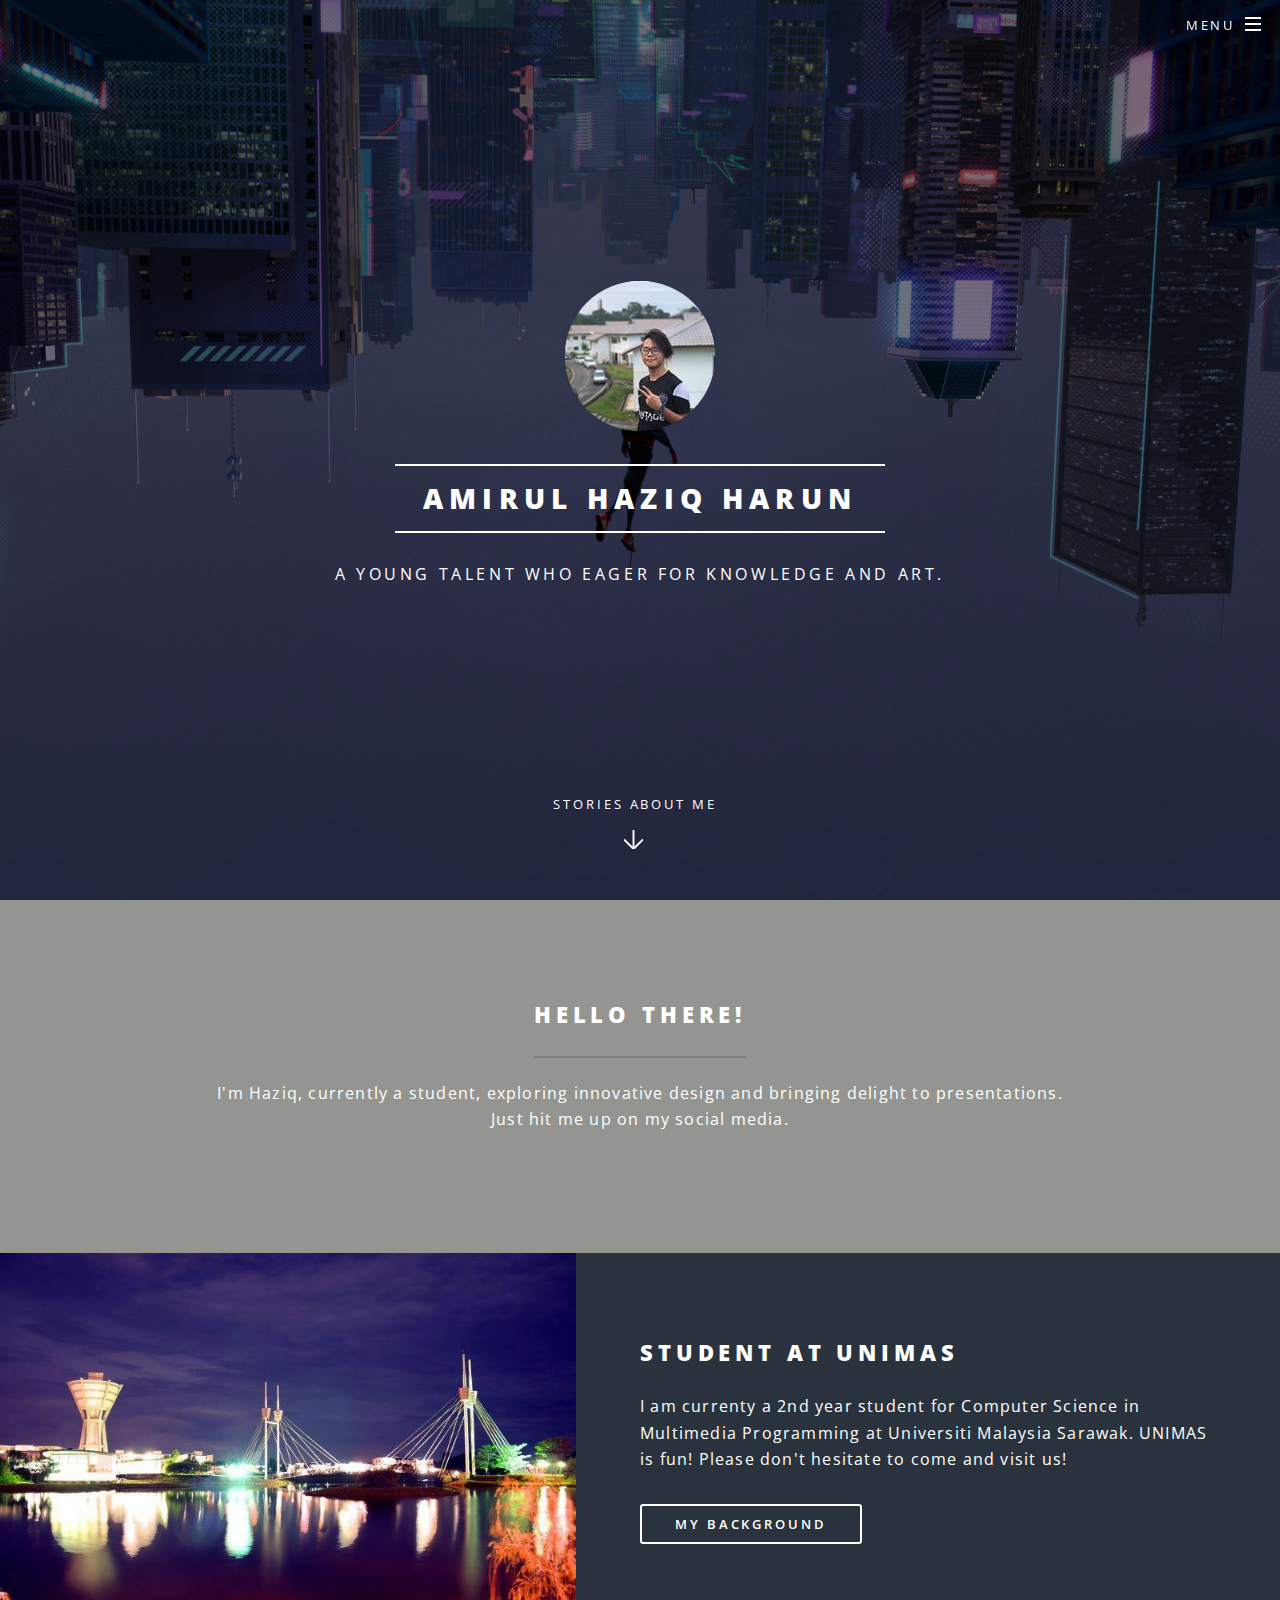
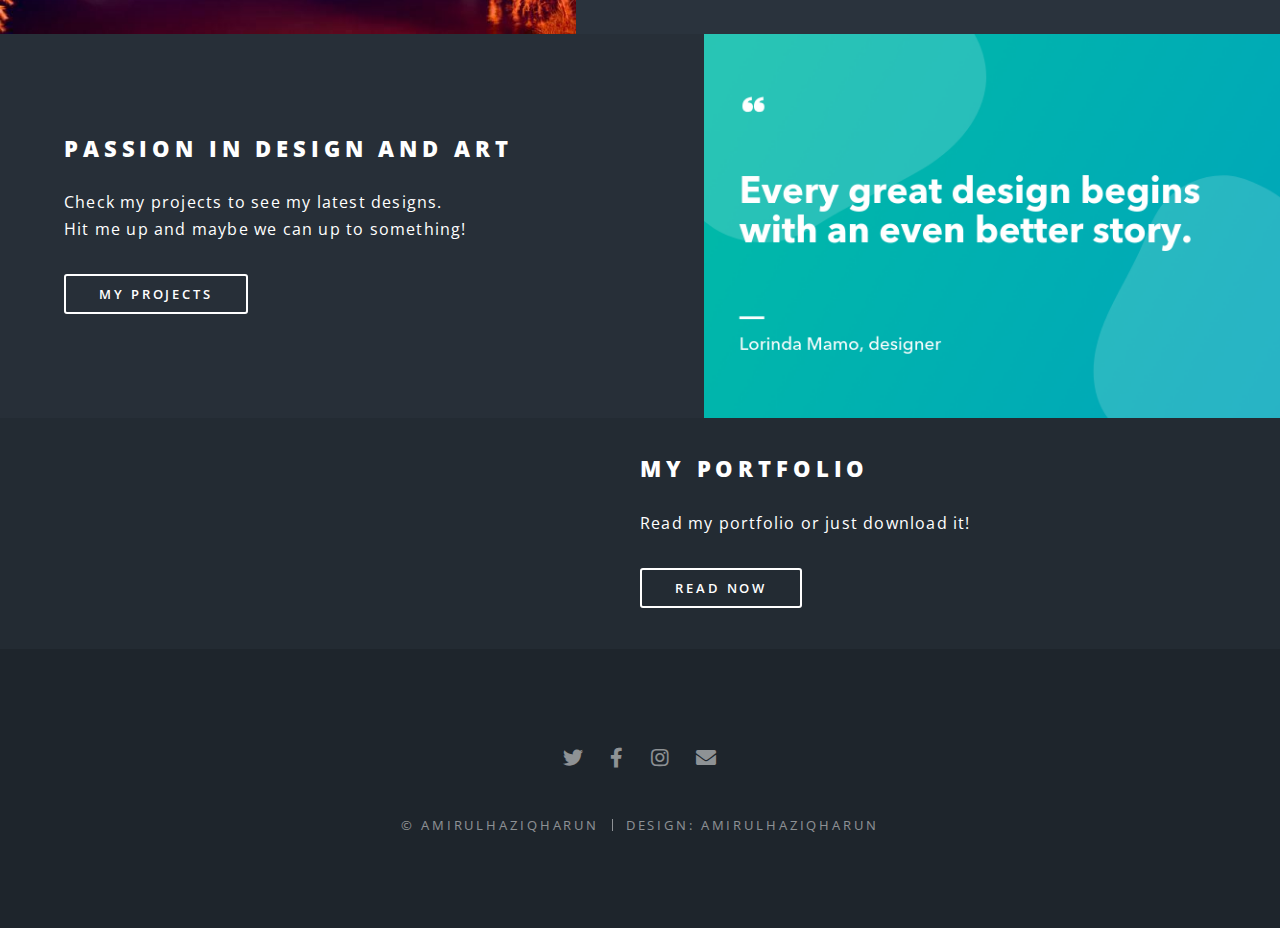
==== index.html @ 539aa251 "Added new files" ====
<!DOCTYPE HTML>
<!--
	Spectral by HTML5 UP
	html5up.net | @ajlkn
	Free for personal and commercial use under the CCA 3.0 license (html5up.net/license)
-->
<html>
	<head>
		<title>AmirulHaziqHarun-Home</title>
		<meta charset="utf-8" />
		<meta name="viewport" content="width=device-width, initial-scale=1, user-scalable=no" />
		<link rel="icon" href="images/webicon.png">
		<link rel="stylesheet" href="assets/css/main.css" />
		<noscript><link rel="stylesheet" href="assets/css/noscript.css" /></noscript>
	</head>
	<body class="landing is-preload">

		<!-- Page Wrapper -->
			<div id="page-wrapper">

				<!-- Header -->
					<header id="header" class="alt">
						<h1><a href="index.html">Amirul Haziq Harun</a></h1>
						<nav id="nav">
							<ul>
								<li class="special">
									<a href="#menu" class="menuToggle"><span>Menu</span></a>
									<div id="menu">
										<ul>
											<li><a href="index.html">Home</a></li>
											<li><a href="experiences.html">Experience & Skills</a></li>
											<li><a href="project.html">Projects</a></li>
											<li><a href="contact.html">Reach me</a></li>
										</ul>
									</div>
								</li>
							</ul>
						</nav>
					</header>

				<!-- Banner -->
					<section id="banner">
						<div class="inner">
							<img src="images/ProfilePic.png"></br></br>
							<h2>Amirul Haziq Harun</h2>
							<p>A young talent who eager for knowledge and art.</p>
						</div>
						<a href="#one" class="more scrolly">Stories about me</a>
					</section>

				<!-- One -->
					<section id="one" class="wrapper style1 special">
						<div class="inner">
							<header class="major">
								<h2>Hello there!</h2>
								<p>I'm Haziq, currently a student, exploring innovative design and bringing delight to presentations.</br> Just hit me up on my social media.</p>
							</header>
							<!--<ul class="icons major">
								<li><span class="icon fa-gem major style1"><span class="label">Lorem</span></span></li>
								<li><span class="icon fa-heart major style2"><span class="label">Ipsum</span></span></li>
								<li><span class="icon solid fa-code major style3"><span class="label">Dolor</span></span></li>
							</ul>
						-->
						</div>
					</section>

				<!-- Two -->
					<section id="two" class="wrapper alt style2">
						<section class="spotlight">
							<div class="image"><img src="images/unimas.jpg" alt="" /></div><div class="content">
								<h2>Student at UNIMAS</h2>
								<p>I am currenty a 2nd year student for Computer Science in Multimedia Programming at Universiti Malaysia Sarawak. UNIMAS is fun! Please don't hesitate to come and visit us!</p>
								<ul class="actions">
								<li><a href="experiences.html" class="button">My Background</a></li>
								</ul>
							</div>
						</section>
						<section class="spotlight">
							<div class="image"><img src="images/design.jpg" alt="" /></div><div class="content">
								<h2>Passion in design and art</h2>
								<p>Check my projects to see my latest designs.</br>Hit me up and maybe we can up to something!</p>
								<ul class="actions">
								<li><a href="project.html" class="button">My Projects</a></li>
								</ul>
							</div>
						</section>
						<section class="spotlight">
							<div class="image"><img src="images/portfolio.jpg" alt="" /></div><div class="content">
								<h2>My portfolio</h2>
								<p>Read my portfolio or just download it!</p>
								<ul class="actions">
								<li><a href="images/Portfolio.pdf" class="button">Read now</a></li>
								</ul>
							</div>
						</section>
					</section>

				<!-- Footer -->
					<footer id="footer">
						<ul class="icons">
							<li><a href="https://twitter.com/iamhzqhrn" class="icon brands fa-twitter"><span class="label">Twitter</span></a></li>
							<li><a href="https://web.facebook.com/amirulhaziqharun?_rdc=1&_rdr" class="icon brands fa-facebook-f"><span class="label">Facebook</span></a></li>
							<li><a href="https://www.instagram.com/amirulhaziqharun/" class="icon brands fa-instagram"><span class="label">Instagram</span></a></li>
							<li><a href="mailto:amirulhaziqharun@yahoo.com.my" class="icon solid fa-envelope"><span class="label">Email</span></a></li>
						</ul>
						<ul class="copyright">
							<li>&copy; amirulhaziqharun</li><li>Design: amirulhaziqharun</li>
						</ul>
					</footer>

			</div>

		<!-- Scripts -->
			<script src="assets/js/jquery.min.js"></script>
			<script src="assets/js/jquery.scrollex.min.js"></script>
			<script src="assets/js/jquery.scrolly.min.js"></script>
			<script src="assets/js/browser.min.js"></script>
			<script src="assets/js/breakpoints.min.js"></script>
			<script src="assets/js/util.js"></script>
			<script src="assets/js/main.js"></script>

	</body>
</html>
---- assets/css/main.css ----
@import url(fontawesome-all.min.css);
@import url("https://fonts.googleapis.com/css?family=Open+Sans:400,400italic,600,600italic,800,800italic");

/*
	Spectral by HTML5 UP
	html5up.net | @ajlkn
	Free for personal and commercial use under the CCA 3.0 license (html5up.net/license)
*/

html, body, div, span, applet, object,
iframe, h1, h2, h3, h4, h5, h6, p, blockquote,
pre, a, abbr, acronym, address, big, cite,
code, del, dfn, em, img, ins, kbd, q, s, samp,
small, strike, strong, sub, sup, tt, var, b,
u, i, center, dl, dt, dd, ol, ul, li, fieldset,
form, label, legend, table, caption, tbody,
tfoot, thead, tr, th, td, article, aside,
canvas, details, embed, figure, figcaption,
footer, header, hgroup, menu, nav, output, ruby,
section, summary, time, mark, audio, video {
	margin: 0;
	padding: 0;
	border: 0;
	font-size: 100%;
	font: inherit;
	vertical-align: baseline;}

article, aside, details, figcaption, figure,
footer, header, hgroup, menu, nav, section {
	display: block;}

body {
	line-height: 1;
}

ol, ul {
	list-style: none;
}

blockquote, q {
	quotes: none;
}

	blockquote:before, blockquote:after, q:before, q:after {
		content: '';
		content: none;
	}

table {
	border-collapse: collapse;
	border-spacing: 0;
}

body {
	-webkit-text-size-adjust: none;
}

mark {
	background-color: transparent;
	color: inherit;
}

input::-moz-focus-inner {
	border: 0;
	padding: 0;
}

input, select, textarea {
	-moz-appearance: none;
	-webkit-appearance: none;
	-ms-appearance: none;
	appearance: none;
}

/* Basic */

	@-ms-viewport {
		width: device-width;
	}

	html {
		box-sizing: border-box;
	}

	*, *:before, *:after {
		box-sizing: inherit;
	}

	body {
		background: #2e3842;
	}

		body.is-preload *, body.is-preload *:before, body.is-preload *:after {
			-moz-animation: none !important;
			-webkit-animation: none !important;
			-ms-animation: none !important;
			animation: none !important;
			-moz-transition: none !important;
			-webkit-transition: none !important;
			-ms-transition: none !important;
			transition: none !important;
		}

	body, input, select, textarea {
		color: #fff;
		font-family: "Open Sans", Helvetica, sans-serif;
		font-size: 15pt;
		font-weight: 400;
		letter-spacing: 0.075em;
		line-height: 1.65em;
	}

		@media screen and (max-width: 1680px) {

			body, input, select, textarea {
				font-size: 13pt;
			}

		}

		@media screen and (max-width: 1280px) {

			body, input, select, textarea {
				font-size: 12pt;
			}

		}

		@media screen and (max-width: 736px) {

			body, input, select, textarea {
				font-size: 11pt;
				letter-spacing: 0.0375em;
			}

		}

	a {
		-moz-transition: color 0.2s ease, border-bottom-color 0.2s ease;
		-webkit-transition: color 0.2s ease, border-bottom-color 0.2s ease;
		-ms-transition: color 0.2s ease, border-bottom-color 0.2s ease;
		transition: color 0.2s ease, border-bottom-color 0.2s ease;
		border-bottom: dotted 1px;
		color: inherit;
		text-decoration: none;
	}

		a:hover {
			border-bottom-color: transparent;
		}

	strong, b {
		color: #fff;
		font-weight: 600;
	}

	em, i {
		font-style: italic;
	}

	p {
		margin: 0 0 2em 0;
	}

	h1, h2, h3, h4, h5, h6 {
		color: #fff;
		font-weight: 800;
		letter-spacing: 0.225em;
		line-height: 1em;
		margin: 0 0 1em 0;
		text-transform: uppercase;
	}

		h1 a, h2 a, h3 a, h4 a, h5 a, h6 a {
			color: inherit;
			text-decoration: none;
		}

	h2 {
		font-size: 1.35em;
		line-height: 1.75em;
	}

		@media screen and (max-width: 736px) {

			h2 {
				font-size: 1.1em;
				line-height: 1.65em;
			}

		}

	h3 {
		font-size: 1.15em;
		line-height: 1.75em;
	}

		@media screen and (max-width: 736px) {

			h3 {
				font-size: 1em;
				line-height: 1.65em;
			}

		}

	h4 {
		font-size: 1em;
		line-height: 1.5em;
	}

	h5 {
		font-size: 0.8em;
		line-height: 1.5em;
	}

	h6 {
		font-size: 0.7em;
		line-height: 1.5em;
	}

	sub {
		font-size: 0.8em;
		position: relative;
		top: 0.5em;
	}

	sup {
		font-size: 0.8em;
		position: relative;
		top: -0.5em;
	}

	hr {
		border: 0;
		border-bottom: solid 2px #fff;
		margin: 3em 0;
	}

		hr.major {
			margin: 4.5em 0;
		}

	blockquote {
		border-left: solid 4px #fff;
		font-style: italic;
		margin: 0 0 2em 0;
		padding: 0.5em 0 0.5em 2em;
	}

	code {
		background: rgba(144, 144, 144, 0.25);
		border-radius: 3px;
		font-family: "Courier New", monospace;
		font-size: 0.9em;
		letter-spacing: 0;
		margin: 0 0.25em;
		padding: 0.25em 0.65em;
	}

	pre {
		-webkit-overflow-scrolling: touch;
		font-family: "Courier New", monospace;
		font-size: 0.9em;
		margin: 0 0 2em 0;
	}

		pre code {
			display: block;
			line-height: 1.75em;
			padding: 1em 1.5em;
			overflow-x: auto;
		}

	.align-left {
		text-align: left;
	}

	.align-center {
		text-align: center;
	}

	.align-right {
		text-align: right;
	}

/* Row */

	.row {
		display: flex;
		flex-wrap: wrap;
		box-sizing: border-box;
		align-items: stretch;
	}

		.row > * {
			box-sizing: border-box;
		}

		.row.gtr-uniform > * > :last-child {
			margin-bottom: 0;
		}

		.row.aln-left {
			justify-content: flex-start;
		}

		.row.aln-center {
			justify-content: center;
		}

		.row.aln-right {
			justify-content: flex-end;
		}

		.row.aln-top {
			align-items: flex-start;
		}

		.row.aln-middle {
			align-items: center;
		}

		.row.aln-bottom {
			align-items: flex-end;
		}

		.row > .imp {
			order: -1;
		}

		.row > .col-1 {
			width: 8.33333%;
		}

		.row > .off-1 {
			margin-left: 8.33333%;
		}

		.row > .col-2 {
			width: 16.66667%;
		}

		.row > .off-2 {
			margin-left: 16.66667%;
		}

		.row > .col-3 {
			width: 25%;
		}

		.row > .off-3 {
			margin-left: 25%;
		}

		.row > .col-4 {
			width: 33.33333%;
		}

		.row > .off-4 {
			margin-left: 33.33333%;
		}

		.row > .col-5 {
			width: 41.66667%;
		}

		.row > .off-5 {
			margin-left: 41.66667%;
		}

		.row > .col-6 {
			width: 50%;
		}

		.row > .off-6 {
			margin-left: 50%;
		}

		.row > .col-7 {
			width: 58.33333%;
		}

		.row > .off-7 {
			margin-left: 58.33333%;
		}

		.row > .col-8 {
			width: 66.66667%;
		}

		.row > .off-8 {
			margin-left: 66.66667%;
		}

		.row > .col-9 {
			width: 75%;
		}

		.row > .off-9 {
			margin-left: 75%;
		}

		.row > .col-10 {
			width: 83.33333%;
		}

		.row > .off-10 {
			margin-left: 83.33333%;
		}

		.row > .col-11 {
			width: 91.66667%;
		}

		.row > .off-11 {
			margin-left: 91.66667%;
		}

		.row > .col-12 {
			width: 100%;
		}

		.row > .off-12 {
			margin-left: 100%;
		}

		.row.gtr-0 {
			margin-top: 0;
			margin-left: 0em;
		}

			.row.gtr-0 > * {
				padding: 0 0 0 0em;
			}

			.row.gtr-0.gtr-uniform {
				margin-top: 0em;
			}

				.row.gtr-0.gtr-uniform > * {
					padding-top: 0em;
				}

		.row.gtr-25 {
			margin-top: 0;
			margin-left: -0.375em;
		}

			.row.gtr-25 > * {
				padding: 0 0 0 0.375em;
			}

			.row.gtr-25.gtr-uniform {
				margin-top: -0.375em;
			}

				.row.gtr-25.gtr-uniform > * {
					padding-top: 0.375em;
				}

		.row.gtr-50 {
			margin-top: 0;
			margin-left: -0.75em;
		}

			.row.gtr-50 > * {
				padding: 0 0 0 0.75em;
			}

			.row.gtr-50.gtr-uniform {
				margin-top: -0.75em;
			}

				.row.gtr-50.gtr-uniform > * {
					padding-top: 0.75em;
				}

		.row {
			margin-top: 0;
			margin-left: -1.5em;
		}

			.row > * {
				padding: 0 0 0 1.5em;
			}

			.row.gtr-uniform {
				margin-top: -1.5em;
			}

				.row.gtr-uniform > * {
					padding-top: 1.5em;
				}

		.row.gtr-150 {
			margin-top: 0;
			margin-left: -2.25em;
		}

			.row.gtr-150 > * {
				padding: 0 0 0 2.25em;
			}

			.row.gtr-150.gtr-uniform {
				margin-top: -2.25em;
			}

				.row.gtr-150.gtr-uniform > * {
					padding-top: 2.25em;
				}

		.row.gtr-200 {
			margin-top: 0;
			margin-left: -3em;
		}

			.row.gtr-200 > * {
				padding: 0 0 0 3em;
			}

			.row.gtr-200.gtr-uniform {
				margin-top: -3em;
			}

				.row.gtr-200.gtr-uniform > * {
					padding-top: 3em;
				}

		@media screen and (max-width: 1680px) {

			.row {
				display: flex;
				flex-wrap: wrap;
				box-sizing: border-box;
				align-items: stretch;
			}

				.row > * {
					box-sizing: border-box;
				}

				.row.gtr-uniform > * > :last-child {
					margin-bottom: 0;
				}

				.row.aln-left {
					justify-content: flex-start;
				}

				.row.aln-center {
					justify-content: center;
				}

				.row.aln-right {
					justify-content: flex-end;
				}

				.row.aln-top {
					align-items: flex-start;
				}

				.row.aln-middle {
					align-items: center;
				}

				.row.aln-bottom {
					align-items: flex-end;
				}

				.row > .imp-xlarge {
					order: -1;
				}

				.row > .col-1-xlarge {
					width: 8.33333%;
				}

				.row > .off-1-xlarge {
					margin-left: 8.33333%;
				}

				.row > .col-2-xlarge {
					width: 16.66667%;
				}

				.row > .off-2-xlarge {
					margin-left: 16.66667%;
				}

				.row > .col-3-xlarge {
					width: 25%;
				}

				.row > .off-3-xlarge {
					margin-left: 25%;
				}

				.row > .col-4-xlarge {
					width: 33.33333%;
				}

				.row > .off-4-xlarge {
					margin-left: 33.33333%;
				}

				.row > .col-5-xlarge {
					width: 41.66667%;
				}

				.row > .off-5-xlarge {
					margin-left: 41.66667%;
				}

				.row > .col-6-xlarge {
					width: 50%;
				}

				.row > .off-6-xlarge {
					margin-left: 50%;
				}

				.row > .col-7-xlarge {
					width: 58.33333%;
				}

				.row > .off-7-xlarge {
					margin-left: 58.33333%;
				}

				.row > .col-8-xlarge {
					width: 66.66667%;
				}

				.row > .off-8-xlarge {
					margin-left: 66.66667%;
				}

				.row > .col-9-xlarge {
					width: 75%;
				}

				.row > .off-9-xlarge {
					margin-left: 75%;
				}

				.row > .col-10-xlarge {
					width: 83.33333%;
				}

				.row > .off-10-xlarge {
					margin-left: 83.33333%;
				}

				.row > .col-11-xlarge {
					width: 91.66667%;
				}

				.row > .off-11-xlarge {
					margin-left: 91.66667%;
				}

				.row > .col-12-xlarge {
					width: 100%;
				}

				.row > .off-12-xlarge {
					margin-left: 100%;
				}

				.row.gtr-0 {
					margin-top: 0;
					margin-left: 0em;
				}

					.row.gtr-0 > * {
						padding: 0 0 0 0em;
					}

					.row.gtr-0.gtr-uniform {
						margin-top: 0em;
					}

						.row.gtr-0.gtr-uniform > * {
							padding-top: 0em;
						}

				.row.gtr-25 {
					margin-top: 0;
					margin-left: -0.375em;
				}

					.row.gtr-25 > * {
						padding: 0 0 0 0.375em;
					}

					.row.gtr-25.gtr-uniform {
						margin-top: -0.375em;
					}

						.row.gtr-25.gtr-uniform > * {
							padding-top: 0.375em;
						}

				.row.gtr-50 {
					margin-top: 0;
					margin-left: -0.75em;
				}

					.row.gtr-50 > * {
						padding: 0 0 0 0.75em;
					}

					.row.gtr-50.gtr-uniform {
						margin-top: -0.75em;
					}

						.row.gtr-50.gtr-uniform > * {
							padding-top: 0.75em;
						}

				.row {
					margin-top: 0;
					margin-left: -1.5em;
				}

					.row > * {
						padding: 0 0 0 1.5em;
					}

					.row.gtr-uniform {
						margin-top: -1.5em;
					}

						.row.gtr-uniform > * {
							padding-top: 1.5em;
						}

				.row.gtr-150 {
					margin-top: 0;
					margin-left: -2.25em;
				}

					.row.gtr-150 > * {
						padding: 0 0 0 2.25em;
					}

					.row.gtr-150.gtr-uniform {
						margin-top: -2.25em;
					}

						.row.gtr-150.gtr-uniform > * {
							padding-top: 2.25em;
						}

				.row.gtr-200 {
					margin-top: 0;
					margin-left: -3em;
				}

					.row.gtr-200 > * {
						padding: 0 0 0 3em;
					}

					.row.gtr-200.gtr-uniform {
						margin-top: -3em;
					}

						.row.gtr-200.gtr-uniform > * {
							padding-top: 3em;
						}

		}

		@media screen and (max-width: 1280px) {

			.row {
				display: flex;
				flex-wrap: wrap;
				box-sizing: border-box;
				align-items: stretch;
			}

				.row > * {
					box-sizing: border-box;
				}

				.row.gtr-uniform > * > :last-child {
					margin-bottom: 0;
				}

				.row.aln-left {
					justify-content: flex-start;
				}

				.row.aln-center {
					justify-content: center;
				}

				.row.aln-right {
					justify-content: flex-end;
				}

				.row.aln-top {
					align-items: flex-start;
				}

				.row.aln-middle {
					align-items: center;
				}

				.row.aln-bottom {
					align-items: flex-end;
				}

				.row > .imp-large {
					order: -1;
				}

				.row > .col-1-large {
					width: 8.33333%;
				}

				.row > .off-1-large {
					margin-left: 8.33333%;
				}

				.row > .col-2-large {
					width: 16.66667%;
				}

				.row > .off-2-large {
					margin-left: 16.66667%;
				}

				.row > .col-3-large {
					width: 25%;
				}

				.row > .off-3-large {
					margin-left: 25%;
				}

				.row > .col-4-large {
					width: 33.33333%;
				}

				.row > .off-4-large {
					margin-left: 33.33333%;
				}

				.row > .col-5-large {
					width: 41.66667%;
				}

				.row > .off-5-large {
					margin-left: 41.66667%;
				}

				.row > .col-6-large {
					width: 50%;
				}

				.row > .off-6-large {
					margin-left: 50%;
				}

				.row > .col-7-large {
					width: 58.33333%;
				}

				.row > .off-7-large {
					margin-left: 58.33333%;
				}

				.row > .col-8-large {
					width: 66.66667%;
				}

				.row > .off-8-large {
					margin-left: 66.66667%;
				}

				.row > .col-9-large {
					width: 75%;
				}

				.row > .off-9-large {
					margin-left: 75%;
				}

				.row > .col-10-large {
					width: 83.33333%;
				}

				.row > .off-10-large {
					margin-left: 83.33333%;
				}

				.row > .col-11-large {
					width: 91.66667%;
				}

				.row > .off-11-large {
					margin-left: 91.66667%;
				}

				.row > .col-12-large {
					width: 100%;
				}

				.row > .off-12-large {
					margin-left: 100%;
				}

				.row.gtr-0 {
					margin-top: 0;
					margin-left: 0em;
				}

					.row.gtr-0 > * {
						padding: 0 0 0 0em;
					}

					.row.gtr-0.gtr-uniform {
						margin-top: 0em;
					}

						.row.gtr-0.gtr-uniform > * {
							padding-top: 0em;
						}

				.row.gtr-25 {
					margin-top: 0;
					margin-left: -0.375em;
				}

					.row.gtr-25 > * {
						padding: 0 0 0 0.375em;
					}

					.row.gtr-25.gtr-uniform {
						margin-top: -0.375em;
					}

						.row.gtr-25.gtr-uniform > * {
							padding-top: 0.375em;
						}

				.row.gtr-50 {
					margin-top: 0;
					margin-left: -0.75em;
				}

					.row.gtr-50 > * {
						padding: 0 0 0 0.75em;
					}

					.row.gtr-50.gtr-uniform {
						margin-top: -0.75em;
					}

						.row.gtr-50.gtr-uniform > * {
							padding-top: 0.75em;
						}

				.row {
					margin-top: 0;
					margin-left: -1.5em;
				}

					.row > * {
						padding: 0 0 0 1.5em;
					}

					.row.gtr-uniform {
						margin-top: -1.5em;
					}

						.row.gtr-uniform > * {
							padding-top: 1.5em;
						}

				.row.gtr-150 {
					margin-top: 0;
					margin-left: -2.25em;
				}

					.row.gtr-150 > * {
						padding: 0 0 0 2.25em;
					}

					.row.gtr-150.gtr-uniform {
						margin-top: -2.25em;
					}

						.row.gtr-150.gtr-uniform > * {
							padding-top: 2.25em;
						}

				.row.gtr-200 {
					margin-top: 0;
					margin-left: -3em;
				}

					.row.gtr-200 > * {
						padding: 0 0 0 3em;
					}

					.row.gtr-200.gtr-uniform {
						margin-top: -3em;
					}

						.row.gtr-200.gtr-uniform > * {
							padding-top: 3em;
						}

		}

		@media screen and (max-width: 980px) {

			.row {
				display: flex;
				flex-wrap: wrap;
				box-sizing: border-box;
				align-items: stretch;
			}

				.row > * {
					box-sizing: border-box;
				}

				.row.gtr-uniform > * > :last-child {
					margin-bottom: 0;
				}

				.row.aln-left {
					justify-content: flex-start;
				}

				.row.aln-center {
					justify-content: center;
				}

				.row.aln-right {
					justify-content: flex-end;
				}

				.row.aln-top {
					align-items: flex-start;
				}

				.row.aln-middle {
					align-items: center;
				}

				.row.aln-bottom {
					align-items: flex-end;
				}

				.row > .imp-medium {
					order: -1;
				}

				.row > .col-1-medium {
					width: 8.33333%;
				}

				.row > .off-1-medium {
					margin-left: 8.33333%;
				}

				.row > .col-2-medium {
					width: 16.66667%;
				}

				.row > .off-2-medium {
					margin-left: 16.66667%;
				}

				.row > .col-3-medium {
					width: 25%;
				}

				.row > .off-3-medium {
					margin-left: 25%;
				}

				.row > .col-4-medium {
					width: 33.33333%;
				}

				.row > .off-4-medium {
					margin-left: 33.33333%;
				}

				.row > .col-5-medium {
					width: 41.66667%;
				}

				.row > .off-5-medium {
					margin-left: 41.66667%;
				}

				.row > .col-6-medium {
					width: 50%;
				}

				.row > .off-6-medium {
					margin-left: 50%;
				}

				.row > .col-7-medium {
					width: 58.33333%;
				}

				.row > .off-7-medium {
					margin-left: 58.33333%;
				}

				.row > .col-8-medium {
					width: 66.66667%;
				}

				.row > .off-8-medium {
					margin-left: 66.66667%;
				}

				.row > .col-9-medium {
					width: 75%;
				}

				.row > .off-9-medium {
					margin-left: 75%;
				}

				.row > .col-10-medium {
					width: 83.33333%;
				}

				.row > .off-10-medium {
					margin-left: 83.33333%;
				}

				.row > .col-11-medium {
					width: 91.66667%;
				}

				.row > .off-11-medium {
					margin-left: 91.66667%;
				}

				.row > .col-12-medium {
					width: 100%;
				}

				.row > .off-12-medium {
					margin-left: 100%;
				}

				.row.gtr-0 {
					margin-top: 0;
					margin-left: 0em;
				}

					.row.gtr-0 > * {
						padding: 0 0 0 0em;
					}

					.row.gtr-0.gtr-uniform {
						margin-top: 0em;
					}

						.row.gtr-0.gtr-uniform > * {
							padding-top: 0em;
						}

				.row.gtr-25 {
					margin-top: 0;
					margin-left: -0.375em;
				}

					.row.gtr-25 > * {
						padding: 0 0 0 0.375em;
					}

					.row.gtr-25.gtr-uniform {
						margin-top: -0.375em;
					}

						.row.gtr-25.gtr-uniform > * {
							padding-top: 0.375em;
						}

				.row.gtr-50 {
					margin-top: 0;
					margin-left: -0.75em;
				}

					.row.gtr-50 > * {
						padding: 0 0 0 0.75em;
					}

					.row.gtr-50.gtr-uniform {
						margin-top: -0.75em;
					}

						.row.gtr-50.gtr-uniform > * {
							padding-top: 0.75em;
						}

				.row {
					margin-top: 0;
					margin-left: -1.5em;
				}

					.row > * {
						padding: 0 0 0 1.5em;
					}

					.row.gtr-uniform {
						margin-top: -1.5em;
					}

						.row.gtr-uniform > * {
							padding-top: 1.5em;
						}

				.row.gtr-150 {
					margin-top: 0;
					margin-left: -2.25em;
				}

					.row.gtr-150 > * {
						padding: 0 0 0 2.25em;
					}

					.row.gtr-150.gtr-uniform {
						margin-top: -2.25em;
					}

						.row.gtr-150.gtr-uniform > * {
							padding-top: 2.25em;
						}

				.row.gtr-200 {
					margin-top: 0;
					margin-left: -3em;
				}

					.row.gtr-200 > * {
						padding: 0 0 0 3em;
					}

					.row.gtr-200.gtr-uniform {
						margin-top: -3em;
					}

						.row.gtr-200.gtr-uniform > * {
							padding-top: 3em;
						}

		}

		@media screen and (max-width: 736px) {

			.row {
				display: flex;
				flex-wrap: wrap;
				box-sizing: border-box;
				align-items: stretch;
			}

				.row > * {
					box-sizing: border-box;
				}

				.row.gtr-uniform > * > :last-child {
					margin-bottom: 0;
				}

				.row.aln-left {
					justify-content: flex-start;
				}

				.row.aln-center {
					justify-content: center;
				}

				.row.aln-right {
					justify-content: flex-end;
				}

				.row.aln-top {
					align-items: flex-start;
				}

				.row.aln-middle {
					align-items: center;
				}

				.row.aln-bottom {
					align-items: flex-end;
				}

				.row > .imp-small {
					order: -1;
				}

				.row > .col-1-small {
					width: 8.33333%;
				}

				.row > .off-1-small {
					margin-left: 8.33333%;
				}

				.row > .col-2-small {
					width: 16.66667%;
				}

				.row > .off-2-small {
					margin-left: 16.66667%;
				}

				.row > .col-3-small {
					width: 25%;
				}

				.row > .off-3-small {
					margin-left: 25%;
				}

				.row > .col-4-small {
					width: 33.33333%;
				}

				.row > .off-4-small {
					margin-left: 33.33333%;
				}

				.row > .col-5-small {
					width: 41.66667%;
				}

				.row > .off-5-small {
					margin-left: 41.66667%;
				}

				.row > .col-6-small {
					width: 50%;
				}

				.row > .off-6-small {
					margin-left: 50%;
				}

				.row > .col-7-small {
					width: 58.33333%;
				}

				.row > .off-7-small {
					margin-left: 58.33333%;
				}

				.row > .col-8-small {
					width: 66.66667%;
				}

				.row > .off-8-small {
					margin-left: 66.66667%;
				}

				.row > .col-9-small {
					width: 75%;
				}

				.row > .off-9-small {
					margin-left: 75%;
				}

				.row > .col-10-small {
					width: 83.33333%;
				}

				.row > .off-10-small {
					margin-left: 83.33333%;
				}

				.row > .col-11-small {
					width: 91.66667%;
				}

				.row > .off-11-small {
					margin-left: 91.66667%;
				}

				.row > .col-12-small {
					width: 100%;
				}

				.row > .off-12-small {
					margin-left: 100%;
				}

				.row.gtr-0 {
					margin-top: 0;
					margin-left: 0em;
				}

					.row.gtr-0 > * {
						padding: 0 0 0 0em;
					}

					.row.gtr-0.gtr-uniform {
						margin-top: 0em;
					}

						.row.gtr-0.gtr-uniform > * {
							padding-top: 0em;
						}

				.row.gtr-25 {
					margin-top: 0;
					margin-left: -0.375em;
				}

					.row.gtr-25 > * {
						padding: 0 0 0 0.375em;
					}

					.row.gtr-25.gtr-uniform {
						margin-top: -0.375em;
					}

						.row.gtr-25.gtr-uniform > * {
							padding-top: 0.375em;
						}

				.row.gtr-50 {
					margin-top: 0;
					margin-left: -0.75em;
				}

					.row.gtr-50 > * {
						padding: 0 0 0 0.75em;
					}

					.row.gtr-50.gtr-uniform {
						margin-top: -0.75em;
					}

						.row.gtr-50.gtr-uniform > * {
							padding-top: 0.75em;
						}

				.row {
					margin-top: 0;
					margin-left: -1.5em;
				}

					.row > * {
						padding: 0 0 0 1.5em;
					}

					.row.gtr-uniform {
						margin-top: -1.5em;
					}

						.row.gtr-uniform > * {
							padding-top: 1.5em;
						}

				.row.gtr-150 {
					margin-top: 0;
					margin-left: -2.25em;
				}

					.row.gtr-150 > * {
						padding: 0 0 0 2.25em;
					}

					.row.gtr-150.gtr-uniform {
						margin-top: -2.25em;
					}

						.row.gtr-150.gtr-uniform > * {
							padding-top: 2.25em;
						}

				.row.gtr-200 {
					margin-top: 0;
					margin-left: -3em;
				}

					.row.gtr-200 > * {
						padding: 0 0 0 3em;
					}

					.row.gtr-200.gtr-uniform {
						margin-top: -3em;
					}

						.row.gtr-200.gtr-uniform > * {
							padding-top: 3em;
						}

		}

		@media screen and (max-width: 480px) {

			.row {
				display: flex;
				flex-wrap: wrap;
				box-sizing: border-box;
				align-items: stretch;
			}

				.row > * {
					box-sizing: border-box;
				}

				.row.gtr-uniform > * > :last-child {
					margin-bottom: 0;
				}

				.row.aln-left {
					justify-content: flex-start;
				}

				.row.aln-center {
					justify-content: center;
				}

				.row.aln-right {
					justify-content: flex-end;
				}

				.row.aln-top {
					align-items: flex-start;
				}

				.row.aln-middle {
					align-items: center;
				}

				.row.aln-bottom {
					align-items: flex-end;
				}

				.row > .imp-xsmall {
					order: -1;
				}

				.row > .col-1-xsmall {
					width: 8.33333%;
				}

				.row > .off-1-xsmall {
					margin-left: 8.33333%;
				}

				.row > .col-2-xsmall {
					width: 16.66667%;
				}

				.row > .off-2-xsmall {
					margin-left: 16.66667%;
				}

				.row > .col-3-xsmall {
					width: 25%;
				}

				.row > .off-3-xsmall {
					margin-left: 25%;
				}

				.row > .col-4-xsmall {
					width: 33.33333%;
				}

				.row > .off-4-xsmall {
					margin-left: 33.33333%;
				}

				.row > .col-5-xsmall {
					width: 41.66667%;
				}

				.row > .off-5-xsmall {
					margin-left: 41.66667%;
				}

				.row > .col-6-xsmall {
					width: 50%;
				}

				.row > .off-6-xsmall {
					margin-left: 50%;
				}

				.row > .col-7-xsmall {
					width: 58.33333%;
				}

				.row > .off-7-xsmall {
					margin-left: 58.33333%;
				}

				.row > .col-8-xsmall {
					width: 66.66667%;
				}

				.row > .off-8-xsmall {
					margin-left: 66.66667%;
				}

				.row > .col-9-xsmall {
					width: 75%;
				}

				.row > .off-9-xsmall {
					margin-left: 75%;
				}

				.row > .col-10-xsmall {
					width: 83.33333%;
				}

				.row > .off-10-xsmall {
					margin-left: 83.33333%;
				}

				.row > .col-11-xsmall {
					width: 91.66667%;
				}

				.row > .off-11-xsmall {
					margin-left: 91.66667%;
				}

				.row > .col-12-xsmall {
					width: 100%;
				}

				.row > .off-12-xsmall {
					margin-left: 100%;
				}

				.row.gtr-0 {
					margin-top: 0;
					margin-left: 0em;
				}

					.row.gtr-0 > * {
						padding: 0 0 0 0em;
					}

					.row.gtr-0.gtr-uniform {
						margin-top: 0em;
					}

						.row.gtr-0.gtr-uniform > * {
							padding-top: 0em;
						}

				.row.gtr-25 {
					margin-top: 0;
					margin-left: -0.375em;
				}

					.row.gtr-25 > * {
						padding: 0 0 0 0.375em;
					}

					.row.gtr-25.gtr-uniform {
						margin-top: -0.375em;
					}

						.row.gtr-25.gtr-uniform > * {
							padding-top: 0.375em;
						}

				.row.gtr-50 {
					margin-top: 0;
					margin-left: -0.75em;
				}

					.row.gtr-50 > * {
						padding: 0 0 0 0.75em;
					}

					.row.gtr-50.gtr-uniform {
						margin-top: -0.75em;
					}

						.row.gtr-50.gtr-uniform > * {
							padding-top: 0.75em;
						}

				.row {
					margin-top: 0;
					margin-left: -1.5em;
				}

					.row > * {
						padding: 0 0 0 1.5em;
					}

					.row.gtr-uniform {
						margin-top: -1.5em;
					}

						.row.gtr-uniform > * {
							padding-top: 1.5em;
						}

				.row.gtr-150 {
					margin-top: 0;
					margin-left: -2.25em;
				}

					.row.gtr-150 > * {
						padding: 0 0 0 2.25em;
					}

					.row.gtr-150.gtr-uniform {
						margin-top: -2.25em;
					}

						.row.gtr-150.gtr-uniform > * {
							padding-top: 2.25em;
						}

				.row.gtr-200 {
					margin-top: 0;
					margin-left: -3em;
				}

					.row.gtr-200 > * {
						padding: 0 0 0 3em;
					}

					.row.gtr-200.gtr-uniform {
						margin-top: -3em;
					}

						.row.gtr-200.gtr-uniform > * {
							padding-top: 3em;
						}

		}

/* Section/Article */

	section.special, article.special {
		text-align: center;
	}

	header p {
		color: rgba(255, 255, 255, 0.5);
		position: relative;
		top: -0.25em;
	}

	header h3 + p {
		font-size: 1.1em;
	}

	header h4 + p,
	header h5 + p,
	header h6 + p {
		font-size: 0.9em;
	}

	header.major {
		margin: 0 0 3.5em 0;
	}

		header.major h2, header.major h3, header.major h4, header.major h5, header.major h6 {
			border-bottom: solid 2px #fff;
			display: inline-block;
			padding-bottom: 1em;
			position: relative;
		}

			header.major h2:after, header.major h3:after, header.major h4:after, header.major h5:after, header.major h6:after {
				content: '';
				display: block;
				height: 1px;
			}

		header.major p {
			color: #fff;
			top: 0;
		}

		@media screen and (max-width: 736px) {

			header.major {
				margin: 0 0 2em 0;
			}

		}

	@media screen and (max-width: 980px) {

		header br {
			display: none;
		}

	}

/* Form */

	form {
		margin: 0 0 2em 0;
	}

	label {
		color: #fff;
		display: block;
		font-size: 0.9em;
		font-weight: 600;
		margin: 0 0 1em 0;
	}

	input[type="text"],
	input[type="password"],
	input[type="email"],
	select,
	textarea {
		-moz-appearance: none;
		-webkit-appearance: none;
		-ms-appearance: none;
		appearance: none;
		background-color: rgba(144, 144, 144, 0.25);
		border-radius: 3px;
		border: none;
		color: inherit;
		display: block;
		outline: 0;
		padding: 0 1em;
		text-decoration: none;
		width: 100%;
	}

		input[type="text"]:invalid,
		input[type="password"]:invalid,
		input[type="email"]:invalid,
		select:invalid,
		textarea:invalid {
			box-shadow: none;
		}

		input[type="text"]:focus,
		input[type="password"]:focus,
		input[type="email"]:focus,
		select:focus,
		textarea:focus {
			box-shadow: 0 0 0 2px #21b2a6;
		}

	select {
		background-size: 1.25em;
		background-repeat: no-repeat;
		background-position: calc(100% - 1em) center;
		height: 2.75em;
		padding-right: 2.75em;
		text-overflow: ellipsis;
	}

		select:focus::-ms-value {
			background-color: transparent;
		}

		select::-ms-expand {
			display: none;
		}

	input[type="text"],
	input[type="password"],
	input[type="email"],
	select {
		height: 2.75em;
	}

	textarea {
		padding: 0.75em 1em;
	}

	input[type="checkbox"],
	input[type="radio"] {
		-moz-appearance: none;
		-webkit-appearance: none;
		-ms-appearance: none;
		appearance: none;
		display: block;
		float: left;
		margin-right: -2em;
		opacity: 0;
		width: 1em;
		z-index: -1;
	}

		input[type="checkbox"] + label,
		input[type="radio"] + label {
			text-decoration: none;
			color: #fff;
			cursor: pointer;
			display: inline-block;
			font-size: 1em;
			font-weight: 400;
			padding-left: 2.4em;
			padding-right: 0.75em;
			position: relative;
		}

			input[type="checkbox"] + label:before,
			input[type="radio"] + label:before {
				-moz-osx-font-smoothing: grayscale;
				-webkit-font-smoothing: antialiased;
				display: inline-block;
				font-style: normal;
				font-variant: normal;
				text-rendering: auto;
				line-height: 1;
				text-transform: none !important;
				font-family: 'Font Awesome 5 Free';
				font-weight: 900;
			}

			input[type="checkbox"] + label:before,
			input[type="radio"] + label:before {
				background: rgba(144, 144, 144, 0.25);
				border-radius: 3px;
				content: '';
				display: inline-block;
				font-size: 0.8em;
				height: 2.0625em;
				left: 0;
				line-height: 2.0625em;
				position: absolute;
				text-align: center;
				top: 0;
				width: 2.0625em;
			}

		input[type="checkbox"]:checked + label:before,
		input[type="radio"]:checked + label:before {
			background: #2e3842;
			color: #fff;
			content: '\f00c';
		}

		input[type="checkbox"]:focus + label:before,
		input[type="radio"]:focus + label:before {
			box-shadow: 0 0 0 2px #21b2a6;
		}

	input[type="checkbox"] + label:before {
		border-radius: 3px;
	}

	input[type="radio"] + label:before {
		border-radius: 100%;
	}

	::-webkit-input-placeholder {
		color: rgba(255, 255, 255, 0.5) !important;
		opacity: 1.0;
	}

	:-moz-placeholder {
		color: rgba(255, 255, 255, 0.5) !important;
		opacity: 1.0;
	}

	::-moz-placeholder {
		color: rgba(255, 255, 255, 0.5) !important;
		opacity: 1.0;
	}

	:-ms-input-placeholder {
		color: rgba(255, 255, 255, 0.5) !important;
		opacity: 1.0;
	}

/* Box */

	.box {
		border-radius: 3px;
		border: solid 2px #fff;
		margin-bottom: 2em;
		padding: 1.5em;
	}

		.box > :last-child,
		.box > :last-child > :last-child,
		.box > :last-child > :last-child > :last-child {
			margin-bottom: 0;
		}

		.box.alt {
			border: 0;
			border-radius: 0;
			padding: 0;
		}

/* Icon */

	.icon {
		text-decoration: none;
		border-bottom: none;
		position: relative;
	}

		.icon:before {
			-moz-osx-font-smoothing: grayscale;
			-webkit-font-smoothing: antialiased;
			display: inline-block;
			font-style: normal;
			font-variant: normal;
			text-rendering: auto;
			line-height: 1;
			text-transform: none !important;
			font-family: 'Font Awesome 5 Free';
			font-weight: 400;
		}

		.icon > .label {
			display: none;
		}

		.icon:before {
			line-height: inherit;
		}

		.icon.solid:before {
			font-weight: 900;
		}

		.icon.brands:before {
			font-family: 'Font Awesome 5 Brands';
		}

		.icon.major {
			-moz-transform: rotate(-45deg);
			-webkit-transform: rotate(-45deg);
			-ms-transform: rotate(-45deg);
			transform: rotate(-45deg);
			border-radius: 3px;
			border: solid 2px #fff;
			display: inline-block;
			font-size: 1.35em;
			height: calc(3em + 2px);
			line-height: 3em;
			text-align: center;
			width: calc(3em + 2px);
		}

			.icon.major:before {
				-moz-transform: rotate(45deg);
				-webkit-transform: rotate(45deg);
				-ms-transform: rotate(45deg);
				transform: rotate(45deg);
				display: inline-block;
				font-size: 1.5em;
			}

			@media screen and (max-width: 736px) {

				.icon.major {
					font-size: 1em;
				}

			}

		.icon.style1 {
			color: #00ffcc;
		}

		.icon.style2 {
			color: #00f0ff;
		}

		.icon.style3 {
			color: #76ddff;
		}

/* Image */

	.image {
		border-radius: 3px;
		border: 0;
		display: inline-block;
		position: relative;
	}

		.image img {
			border-radius: 3px;
			display: block;
		}

		.image.left {
			float: left;
			margin: 0 2em 2em 0;
			top: 0.25em;
		}

		.image.right {
			float: right;
			margin: 0 0 2em 2em;
			top: 0.25em;
		}

		.image.left, .image.right {
			max-width: 40%;
		}

			.image.left img, .image.right img {
				width: 100%;
			}

		.image.fit {
			display: block;
			margin: 0 0 2em 0;
			width: 100%;
		}

			.image.fit img {
				width: 100%;
			}

/* List */

	ol {
		list-style: decimal;
		margin: 0 0 2em 0;
		padding-left: 1.25em;
	}

		ol li {
			padding-left: 0.25em;
		}

	ul {
		list-style: disc;
		margin: 0 0 2em 0;
		padding-left: 1em;
	}

		ul li {
			padding-left: 0.5em;
		}

		ul.alt {
			list-style: none;
			padding-left: 0;
		}

			ul.alt li {
				border-top: solid 1px #fff;
				padding: 0.5em 0;
			}

				ul.alt li:first-child {
					border-top: 0;
					padding-top: 0;
				}

	dl {
		margin: 0 0 2em 0;
	}

/* Actions */

	ul.actions {
		display: -moz-flex;
		display: -webkit-flex;
		display: -ms-flex;
		display: flex;
		cursor: default;
		list-style: none;
		margin-left: -1em;
		padding-left: 0;
	}

		ul.actions li {
			padding: 0 0 0 1em;
			vertical-align: middle;
		}

		ul.actions.special {
			-moz-justify-content: center;
			-webkit-justify-content: center;
			-ms-justify-content: center;
			justify-content: center;
			width: 100%;
			margin-left: 0;
		}

			ul.actions.special li:first-child {
				padding-left: 0;
			}

		ul.actions.stacked {
			-moz-flex-direction: column;
			-webkit-flex-direction: column;
			-ms-flex-direction: column;
			flex-direction: column;
			margin-left: 0;
		}

			ul.actions.stacked li {
				padding: 1em 0 0 0;
			}

				ul.actions.stacked li:first-child {
					padding-top: 0;
				}

		ul.actions.fit {
			width: calc(100% + 1em);
		}

			ul.actions.fit li {
				-moz-flex-grow: 1;
				-webkit-flex-grow: 1;
				-ms-flex-grow: 1;
				flex-grow: 1;
				-moz-flex-shrink: 1;
				-webkit-flex-shrink: 1;
				-ms-flex-shrink: 1;
				flex-shrink: 1;
				width: 100%;
			}

				ul.actions.fit li > * {
					width: 100%;
				}

			ul.actions.fit.stacked {
				width: 100%;
			}

		@media screen and (max-width: 480px) {

			ul.actions:not(.fixed) {
				-moz-flex-direction: column;
				-webkit-flex-direction: column;
				-ms-flex-direction: column;
				flex-direction: column;
				margin-left: 0;
				width: 100% !important;
			}

				ul.actions:not(.fixed) li {
					-moz-flex-grow: 1;
					-webkit-flex-grow: 1;
					-ms-flex-grow: 1;
					flex-grow: 1;
					-moz-flex-shrink: 1;
					-webkit-flex-shrink: 1;
					-ms-flex-shrink: 1;
					flex-shrink: 1;
					padding: 1em 0 0 0;
					text-align: center;
					width: 100%;
				}

					ul.actions:not(.fixed) li > * {
						width: 100%;
					}

					ul.actions:not(.fixed) li:first-child {
						padding-top: 0;
					}

					ul.actions:not(.fixed) li input[type="submit"],
					ul.actions:not(.fixed) li input[type="reset"],
					ul.actions:not(.fixed) li input[type="button"],
					ul.actions:not(.fixed) li button,
					ul.actions:not(.fixed) li .button {
						width: 100%;
					}

						ul.actions:not(.fixed) li input[type="submit"].icon:before,
						ul.actions:not(.fixed) li input[type="reset"].icon:before,
						ul.actions:not(.fixed) li input[type="button"].icon:before,
						ul.actions:not(.fixed) li button.icon:before,
						ul.actions:not(.fixed) li .button.icon:before {
							margin-left: -0.5em;
						}

		}

/* Icons */

	ul.icons {
		cursor: default;
		list-style: none;
		padding-left: 0;
	}

		ul.icons li {
			display: inline-block;
			padding: 0 1em 0 0;
		}

			ul.icons li:last-child {
				padding-right: 0 !important;
			}

		ul.icons.major {
			padding: 1em 0;
		}

			ul.icons.major li {
				padding-right: 3.5em;
			}

				@media screen and (max-width: 736px) {

					ul.icons.major li {
						padding: 0 1em !important;
					}

				}

/* Table */

	.table-wrapper {
		-webkit-overflow-scrolling: touch;
		overflow-x: auto;
	}

	table {
		margin: 0 0 2em 0;
		width: 100%;
	}

		table tbody tr {
			border: solid 1px #fff;
			border-left: 0;
			border-right: 0;
		}

			table tbody tr:nth-child(2n + 1) {
				background-color: rgba(144, 144, 144, 0.25);
			}

		table td {
			padding: 0.75em 0.75em;
		}

		table th {
			color: #fff;
			font-size: 0.9em;
			font-weight: 600;
			padding: 0 0.75em 0.75em 0.75em;
			text-align: left;
		}

		table thead {
			border-bottom: solid 2px #fff;
		}

		table tfoot {
			border-top: solid 2px #fff;
		}

		table.alt {
			border-collapse: separate;
		}

			table.alt tbody tr td {
				border: solid 1px #fff;
				border-left-width: 0;
				border-top-width: 0;
			}

				table.alt tbody tr td:first-child {
					border-left-width: 1px;
				}

			table.alt tbody tr:first-child td {
				border-top-width: 1px;
			}

			table.alt thead {
				border-bottom: 0;
			}

			table.alt tfoot {
				border-top: 0;
			}

/* Button */

	input[type="submit"],
	input[type="reset"],
	input[type="button"],
	button,
	.button {
		-moz-appearance: none;
		-webkit-appearance: none;
		-ms-appearance: none;
		appearance: none;
		-moz-transition: background-color 0.2s ease-in-out, color 0.2s ease-in-out;
		-webkit-transition: background-color 0.2s ease-in-out, color 0.2s ease-in-out;
		-ms-transition: background-color 0.2s ease-in-out, color 0.2s ease-in-out;
		transition: background-color 0.2s ease-in-out, color 0.2s ease-in-out;
		background-color: transparent;
		border-radius: 3px;
		border: 0;
		box-shadow: inset 0 0 0 2px #fff;
		color: #fff;
		cursor: pointer;
		display: inline-block;
		font-size: 0.8em;
		font-weight: 600;
		height: 3.125em;
		letter-spacing: 0.225em;
		line-height: 3.125em;
		max-width: 30em;
		padding: 0 2.75em;
		text-align: center;
		text-decoration: none;
		text-transform: uppercase;
		white-space: nowrap;
		overflow: hidden;
		text-overflow: ellipsis;
	}

		input[type="submit"]:hover,
		input[type="reset"]:hover,
		input[type="button"]:hover,
		button:hover,
		.button:hover {
			background-color: rgba(144, 144, 144, 0.25);
		}

		input[type="submit"]:active,
		input[type="reset"]:active,
		input[type="button"]:active,
		button:active,
		.button:active {
			background-color: rgba(144, 144, 144, 0.5);
		}

		input[type="submit"].icon:before,
		input[type="reset"].icon:before,
		input[type="button"].icon:before,
		button.icon:before,
		.button.icon:before {
			margin-right: 0.5em;
		}

		input[type="submit"].fit,
		input[type="reset"].fit,
		input[type="button"].fit,
		button.fit,
		.button.fit {
			width: 100%;
		}

		input[type="submit"].small,
		input[type="reset"].small,
		input[type="button"].small,
		button.small,
		.button.small {
			font-size: 0.8em;
		}

		input[type="submit"].large,
		input[type="reset"].large,
		input[type="button"].large,
		button.large,
		.button.large {
			font-size: 1.35em;
		}

		input[type="submit"].primary,
		input[type="reset"].primary,
		input[type="button"].primary,
		button.primary,
		.button.primary {
			background-color: #ed4933;
			box-shadow: none !important;
			color: #ffffff !important;
		}

			input[type="submit"].primary:hover,
			input[type="reset"].primary:hover,
			input[type="button"].primary:hover,
			button.primary:hover,
			.button.primary:hover {
				background-color: #ef5e4a !important;
			}

			input[type="submit"].primary:active,
			input[type="reset"].primary:active,
			input[type="button"].primary:active,
			button.primary:active,
			.button.primary:active {
				background-color: #eb341c !important;
			}

		input[type="submit"].disabled, input[type="submit"]:disabled,
		input[type="reset"].disabled,
		input[type="reset"]:disabled,
		input[type="button"].disabled,
		input[type="button"]:disabled,
		button.disabled,
		button:disabled,
		.button.disabled,
		.button:disabled {
			pointer-events: none;
			opacity: 0.25;
		}

		@media screen and (max-width: 736px) {

			input[type="submit"],
			input[type="reset"],
			input[type="button"],
			button,
			.button {
				height: 3.75em;
				line-height: 3.75em;
			}

		}

/* Features */

	.features {
		display: -moz-flex;
		display: -webkit-flex;
		display: -ms-flex;
		display: flex;
		-moz-flex-wrap: wrap;
		-webkit-flex-wrap: wrap;
		-ms-flex-wrap: wrap;
		flex-wrap: wrap;
		-moz-justify-content: center;
		-webkit-justify-content: center;
		-ms-justify-content: center;
		justify-content: center;
		list-style: none;
		padding: 0;
		width: 100%;
	}

		.features li {
			padding: 4em 4em 2em 6em ;
			display: block;
			position: relative;
			text-align: left;
			width: 50%;
		}

			.features li:nth-child(1) {
				background-color: rgba(0, 0, 0, 0.035);
			}

			.features li:nth-child(2) {
				background-color: rgba(0, 0, 0, 0.07);
			}

			.features li:nth-child(3) {
				background-color: rgba(0, 0, 0, 0.105);
			}

			.features li:nth-child(4) {
				background-color: rgba(0, 0, 0, 0.14);
			}

			.features li:nth-child(5) {
				background-color: rgba(0, 0, 0, 0.175);
			}

			.features li:nth-child(6) {
				background-color: rgba(0, 0, 0, 0.21);
			}

			.features li:nth-child(7) {
				background-color: rgba(0, 0, 0, 0.245);
			}

			.features li:nth-child(8) {
				background-color: rgba(0, 0, 0, 0.28);
			}

			.features li:nth-child(9) {
				background-color: rgba(0, 0, 0, 0.315);
			}

			.features li:nth-child(10) {
				background-color: rgba(0, 0, 0, 0.35);
			}

			.features li:before {
				display: block;
				color: #00ffcc;
				position: absolute;
				left: 1.75em;
				top: 2.75em;
				font-size: 1.5em;
			}

			.features li:nth-child(1) {
				border-top-left-radius: 3px;
			}

			.features li:nth-child(2) {
				border-top-right-radius: 3px;
			}

			.features li:nth-last-child(1) {
				border-bottom-right-radius: 3px;
			}

			.features li:nth-last-child(2) {
				border-bottom-left-radius: 3px;
			}

			@media screen and (max-width: 980px) {

				.features li {
					padding: 3em 2em 1em 2em ;
					text-align: center;
				}

					.features li:before {
						left: 0;
						margin: 0 0 1em 0;
						position: relative;
						top: 0;
					}

			}

			@media screen and (max-width: 736px) {

				.features li {
					padding: 3em 0 1em 0 ;
					background-color: transparent !important;
					border-top: solid 2px #fff;
					width: 100%;
				}

					.features li:first-child {
						border-top: 0;
					}

			}

/* Spotlight */

	.spotlight {
		-moz-align-items: center;
		-webkit-align-items: center;
		-ms-align-items: center;
		align-items: center;
		display: -moz-flex;
		display: -webkit-flex;
		display: -ms-flex;
		display: flex;
	}

		.spotlight .image {
			-moz-order: 1;
			-webkit-order: 1;
			-ms-order: 1;
			order: 1;
			border-radius: 0;
			width: 40%;
		}

			.spotlight .image img {
				border-radius: 0;
				width: 100%;
			}

		.spotlight .content {
			padding: 2em 4em 0.1em 4em ;
			-moz-order: 2;
			-webkit-order: 2;
			-ms-order: 2;
			order: 2;
			max-width: 48em;
			width: 60%;
		}

		.spotlight:nth-child(2n) {
			-moz-flex-direction: row-reverse;
			-webkit-flex-direction: row-reverse;
			-ms-flex-direction: row-reverse;
			flex-direction: row-reverse;
		}

		.spotlight:nth-child(1) {
			background-color: rgba(0, 0, 0, 0.075);
		}

		.spotlight:nth-child(2) {
			background-color: rgba(0, 0, 0, 0.15);
		}

		.spotlight:nth-child(3) {
			background-color: rgba(0, 0, 0, 0.225);
		}

		.spotlight:nth-child(4) {
			background-color: rgba(0, 0, 0, 0.3);
		}

		.spotlight:nth-child(5) {
			background-color: rgba(0, 0, 0, 0.375);
		}

		.spotlight:nth-child(6) {
			background-color: rgba(0, 0, 0, 0.45);
		}

		.spotlight:nth-child(7) {
			background-color: rgba(0, 0, 0, 0.525);
		}

		.spotlight:nth-child(8) {
			background-color: rgba(0, 0, 0, 0.6);
		}

		.spotlight:nth-child(9) {
			background-color: rgba(0, 0, 0, 0.675);
		}

		.spotlight:nth-child(10) {
			background-color: rgba(0, 0, 0, 0.75);
		}

		@media screen and (max-width: 1280px) {

			.spotlight .image {
				width: 45%;
			}

			.spotlight .content {
				width: 55%;
			}

		}

		@media screen and (max-width: 980px) {

			.spotlight {
				display: block;
			}

				.spotlight br {
					display: none;
				}

				.spotlight .image {
					width: 100%;
				}

				.spotlight .content {
					padding: 4em 3em 2em 3em ;
					max-width: none;
					text-align: center;
					width: 100%;
				}

		}

		@media screen and (max-width: 736px) {

			.spotlight .content {
				padding: 3em 2em 1em 2em ;
			}

		}

/* Wrapper */

	.wrapper {
		padding: 6em 0 4em 0 ;
	}

		.wrapper > .inner {
			width: 60em;
			margin: 0 auto;
		}

			@media screen and (max-width: 1280px) {

				.wrapper > .inner {
					width: 90%;
				}

			}

			@media screen and (max-width: 980px) {

				.wrapper > .inner {
					width: 100%;
				}

			}

		.wrapper.alt {
			padding: 0;
		}

		.wrapper.style1 {
			background-color: #949590;
			color: #ffffff;
		}

			.wrapper.style1 strong, .wrapper.style1 b {
				color: #ffffff;
			}

			.wrapper.style1 h2, .wrapper.style1 h3, .wrapper.style1 h4, .wrapper.style1 h5, .wrapper.style1 h6 {
				color: #ffffff;
			}

			.wrapper.style1 hr {
				border-color: rgba(0, 0, 0, 0.125);
			}

			.wrapper.style1 blockquote {
				border-color: rgba(0, 0, 0, 0.125);
			}

			.wrapper.style1 code {
				background: rgba(255, 255, 255, 0.075);
			}

			.wrapper.style1 header p {
				color: #a6e0db;
			}

			.wrapper.style1 header.major h2, .wrapper.style1 header.major h3, .wrapper.style1 header.major h4, .wrapper.style1 header.major h5, .wrapper.style1 header.major h6 {
				border-color: rgba(0, 0, 0, 0.125);
			}

			.wrapper.style1 header.major p {
				color: #ffffff;
			}

			.wrapper.style1 label {
				color: #ffffff;
			}

			.wrapper.style1 input[type="text"],
			.wrapper.style1 input[type="password"],
			.wrapper.style1 input[type="email"],
			.wrapper.style1 select,
			.wrapper.style1 textarea {
				background-color: rgba(255, 255, 255, 0.075);
			}

			.wrapper.style1 select {
				background-image: url("data:image/svg+xml;charset=utf8,%3Csvg xmlns='http://www.w3.org/2000/svg' width='40' height='40' preserveAspectRatio='none' viewBox='0 0 40 40'%3E%3Cpath d='M9.4,12.3l10.4,10.4l10.4-10.4c0.2-0.2,0.5-0.4,0.9-0.4c0.3,0,0.6,0.1,0.9,0.4l3.3,3.3c0.2,0.2,0.4,0.5,0.4,0.9 c0,0.4-0.1,0.6-0.4,0.9L20.7,31.9c-0.2,0.2-0.5,0.4-0.9,0.4c-0.3,0-0.6-0.1-0.9-0.4L4.3,17.3c-0.2-0.2-0.4-0.5-0.4-0.9 c0-0.4,0.1-0.6,0.4-0.9l3.3-3.3c0.2-0.2,0.5-0.4,0.9-0.4S9.1,12.1,9.4,12.3z' fill='rgba(0, 0, 0, 0.125)' /%3E%3C/svg%3E");
			}

				.wrapper.style1 select option {
					color: #ffffff;
					background: #21b2a6;
				}

			.wrapper.style1 input[type="checkbox"] + label,
			.wrapper.style1 input[type="radio"] + label {
				color: #c8ece9;
			}

				.wrapper.style1 input[type="checkbox"] + label:before,
				.wrapper.style1 input[type="radio"] + label:before {
					background: rgba(255, 255, 255, 0.075);
				}

			.wrapper.style1 input[type="checkbox"]:checked + label:before,
			.wrapper.style1 input[type="radio"]:checked + label:before {
				background: #ffffff;
				color: #21b2a6;
			}

			.wrapper.style1 ::-webkit-input-placeholder {
				color: #a6e0db !important;
			}

			.wrapper.style1 :-moz-placeholder {
				color: #a6e0db !important;
			}

			.wrapper.style1 ::-moz-placeholder {
				color: #a6e0db !important;
			}

			.wrapper.style1 :-ms-input-placeholder {
				color: #a6e0db !important;
			}

			.wrapper.style1 .formerize-placeholder {
				color: #a6e0db !important;
			}

			.wrapper.style1 .icon.major {
				border-color: rgba(0, 0, 0, 0.125);
			}

			.wrapper.style1 ul.alt li {
				border-color: rgba(0, 0, 0, 0.125);
			}

			.wrapper.style1 table tbody tr {
				border-color: rgba(0, 0, 0, 0.125);
			}

				.wrapper.style1 table tbody tr:nth-child(2n + 1) {
					background-color: rgba(255, 255, 255, 0.075);
				}

			.wrapper.style1 table th {
				color: #ffffff;
			}

			.wrapper.style1 table thead {
				border-color: rgba(0, 0, 0, 0.125);
			}

			.wrapper.style1 table tfoot {
				border-color: rgba(0, 0, 0, 0.125);
			}

			.wrapper.style1 table.alt tbody tr td {
				border-color: rgba(0, 0, 0, 0.125);
			}

			.wrapper.style1 input[type="submit"],
			.wrapper.style1 input[type="reset"],
			.wrapper.style1 input[type="button"],
			.wrapper.style1 button,
			.wrapper.style1 .button {
				box-shadow: inset 0 0 0 2px rgba(0, 0, 0, 0.125);
				color: #ffffff;
			}

				.wrapper.style1 input[type="submit"]:hover,
				.wrapper.style1 input[type="reset"]:hover,
				.wrapper.style1 input[type="button"]:hover,
				.wrapper.style1 button:hover,
				.wrapper.style1 .button:hover {
					background-color: rgba(255, 255, 255, 0.075);
				}

				.wrapper.style1 input[type="submit"]:active,
				.wrapper.style1 input[type="reset"]:active,
				.wrapper.style1 input[type="button"]:active,
				.wrapper.style1 button:active,
				.wrapper.style1 .button:active {
					background-color: rgba(255, 255, 255, 0.2);
				}

			@media screen and (max-width: 736px) {

				.wrapper.style1 .features li {
					border-top-color: rgba(0, 0, 0, 0.125);
				}

			}

		.wrapper.style2 {
			background-color: #2e3842;
		}

		.wrapper.style3 {
			background-color: #505393;
			color: #d3d4e4;
		}

			.wrapper.style3 strong, .wrapper.style3 b {
				color: #ffffff;
			}

			.wrapper.style3 h2, .wrapper.style3 h3, .wrapper.style3 h4, .wrapper.style3 h5, .wrapper.style3 h6 {
				color: #ffffff;
			}

			.wrapper.style3 hr {
				border-color: rgba(0, 0, 0, 0.125);
			}

			.wrapper.style3 blockquote {
				border-color: rgba(0, 0, 0, 0.125);
			}

			.wrapper.style3 code {
				background: rgba(255, 255, 255, 0.075);
			}

			.wrapper.style3 header p {
				color: #b9bad4;
			}

			.wrapper.style3 header.major h2, .wrapper.style3 header.major h3, .wrapper.style3 header.major h4, .wrapper.style3 header.major h5, .wrapper.style3 header.major h6 {
				border-color: rgba(0, 0, 0, 0.125);
			}

			.wrapper.style3 header.major p {
				color: #d3d4e4;
			}

			.wrapper.style3 label {
				color: #ffffff;
			}

			.wrapper.style3 input[type="text"],
			.wrapper.style3 input[type="password"],
			.wrapper.style3 input[type="email"],
			.wrapper.style3 select,
			.wrapper.style3 textarea {
				background-color: rgba(255, 255, 255, 0.075);
			}

			.wrapper.style3 select {
				background-image: url("data:image/svg+xml;charset=utf8,%3Csvg xmlns='http://www.w3.org/2000/svg' width='40' height='40' preserveAspectRatio='none' viewBox='0 0 40 40'%3E%3Cpath d='M9.4,12.3l10.4,10.4l10.4-10.4c0.2-0.2,0.5-0.4,0.9-0.4c0.3,0,0.6,0.1,0.9,0.4l3.3,3.3c0.2,0.2,0.4,0.5,0.4,0.9 c0,0.4-0.1,0.6-0.4,0.9L20.7,31.9c-0.2,0.2-0.5,0.4-0.9,0.4c-0.3,0-0.6-0.1-0.9-0.4L4.3,17.3c-0.2-0.2-0.4-0.5-0.4-0.9 c0-0.4,0.1-0.6,0.4-0.9l3.3-3.3c0.2-0.2,0.5-0.4,0.9-0.4S9.1,12.1,9.4,12.3z' fill='rgba(0, 0, 0, 0.125)' /%3E%3C/svg%3E");
			}

				.wrapper.style3 select option {
					color: #ffffff;
					background: #505393;
				}

			.wrapper.style3 input[type="checkbox"] + label,
			.wrapper.style3 input[type="radio"] + label {
				color: #d3d4e4;
			}

				.wrapper.style3 input[type="checkbox"] + label:before,
				.wrapper.style3 input[type="radio"] + label:before {
					background: rgba(255, 255, 255, 0.075);
				}

			.wrapper.style3 input[type="checkbox"]:checked + label:before,
			.wrapper.style3 input[type="radio"]:checked + label:before {
				background: #ffffff;
				color: #505393;
			}

			.wrapper.style3 ::-webkit-input-placeholder {
				color: #b9bad4 !important;
			}

			.wrapper.style3 :-moz-placeholder {
				color: #b9bad4 !important;
			}

			.wrapper.style3 ::-moz-placeholder {
				color: #b9bad4 !important;
			}

			.wrapper.style3 :-ms-input-placeholder {
				color: #b9bad4 !important;
			}

			.wrapper.style3 .formerize-placeholder {
				color: #b9bad4 !important;
			}

			.wrapper.style3 .icon.major {
				border-color: rgba(0, 0, 0, 0.125);
			}

			.wrapper.style3 ul.alt li {
				border-color: rgba(0, 0, 0, 0.125);
			}

			.wrapper.style3 table tbody tr {
				border-color: rgba(0, 0, 0, 0.125);
			}

				.wrapper.style3 table tbody tr:nth-child(2n + 1) {
					background-color: rgba(255, 255, 255, 0.075);
				}

			.wrapper.style3 table th {
				color: #ffffff;
			}

			.wrapper.style3 table thead {
				border-color: rgba(0, 0, 0, 0.125);
			}

			.wrapper.style3 table tfoot {
				border-color: rgba(0, 0, 0, 0.125);
			}

			.wrapper.style3 table.alt tbody tr td {
				border-color: rgba(0, 0, 0, 0.125);
			}

			.wrapper.style3 input[type="submit"],
			.wrapper.style3 input[type="reset"],
			.wrapper.style3 input[type="button"],
			.wrapper.style3 button,
			.wrapper.style3 .button {
				box-shadow: inset 0 0 0 2px rgba(0, 0, 0, 0.125);
				color: #ffffff;
			}

				.wrapper.style3 input[type="submit"]:hover,
				.wrapper.style3 input[type="reset"]:hover,
				.wrapper.style3 input[type="button"]:hover,
				.wrapper.style3 button:hover,
				.wrapper.style3 .button:hover {
					background-color: rgba(255, 255, 255, 0.075);
				}

				.wrapper.style3 input[type="submit"]:active,
				.wrapper.style3 input[type="reset"]:active,
				.wrapper.style3 input[type="button"]:active,
				.wrapper.style3 button:active,
				.wrapper.style3 .button:active {
					background-color: rgba(255, 255, 255, 0.2);
				}

			@media screen and (max-width: 736px) {

				.wrapper.style3 .features li {
					border-top-color: rgba(0, 0, 0, 0.125);
				}

			}

		.wrapper.style4 {
			background-color: transparent;
		}

		.wrapper.style5 {
			background-color: #ffffff;
			color: #4E4852;
		}

			.wrapper.style5 strong, .wrapper.style5 b {
				color: #2E3842;
			}

			.wrapper.style5 h2, .wrapper.style5 h3, .wrapper.style5 h4, .wrapper.style5 h5, .wrapper.style5 h6 {
				color: #2E3842;
			}

			.wrapper.style5 hr {
				border-color: #dfdfdf;
			}

			.wrapper.style5 blockquote {
				border-color: #dfdfdf;
			}

			.wrapper.style5 code {
				background: rgba(0, 0, 0, 0.0375);
			}

			.wrapper.style5 header p {
				color: #8E8892;
			}

			.wrapper.style5 header.major h2, .wrapper.style5 header.major h3, .wrapper.style5 header.major h4, .wrapper.style5 header.major h5, .wrapper.style5 header.major h6 {
				border-color: #dfdfdf;
			}

			.wrapper.style5 header.major p {
				color: #4E4852;
			}

			.wrapper.style5 label {
				color: #2E3842;
			}

			.wrapper.style5 input[type="text"],
			.wrapper.style5 input[type="password"],
			.wrapper.style5 input[type="email"],
			.wrapper.style5 select,
			.wrapper.style5 textarea {
				background-color: rgba(0, 0, 0, 0.0375);
			}

			.wrapper.style5 select {
				background-image: url("data:image/svg+xml;charset=utf8,%3Csvg xmlns='http://www.w3.org/2000/svg' width='40' height='40' preserveAspectRatio='none' viewBox='0 0 40 40'%3E%3Cpath d='M9.4,12.3l10.4,10.4l10.4-10.4c0.2-0.2,0.5-0.4,0.9-0.4c0.3,0,0.6,0.1,0.9,0.4l3.3,3.3c0.2,0.2,0.4,0.5,0.4,0.9 c0,0.4-0.1,0.6-0.4,0.9L20.7,31.9c-0.2,0.2-0.5,0.4-0.9,0.4c-0.3,0-0.6-0.1-0.9-0.4L4.3,17.3c-0.2-0.2-0.4-0.5-0.4-0.9 c0-0.4,0.1-0.6,0.4-0.9l3.3-3.3c0.2-0.2,0.5-0.4,0.9-0.4S9.1,12.1,9.4,12.3z' fill='%23dfdfdf' /%3E%3C/svg%3E");
			}

				.wrapper.style5 select option {
					color: #2E3842;
					background: #ffffff;
				}

			.wrapper.style5 input[type="checkbox"] + label,
			.wrapper.style5 input[type="radio"] + label {
				color: #4E4852;
			}

				.wrapper.style5 input[type="checkbox"] + label:before,
				.wrapper.style5 input[type="radio"] + label:before {
					background: rgba(0, 0, 0, 0.0375);
				}

			.wrapper.style5 input[type="checkbox"]:checked + label:before,
			.wrapper.style5 input[type="radio"]:checked + label:before {
				background: #2E3842;
				color: #ffffff;
			}

			.wrapper.style5 ::-webkit-input-placeholder {
				color: #8E8892 !important;
			}

			.wrapper.style5 :-moz-placeholder {
				color: #8E8892 !important;
			}

			.wrapper.style5 ::-moz-placeholder {
				color: #8E8892 !important;
			}

			.wrapper.style5 :-ms-input-placeholder {
				color: #8E8892 !important;
			}

			.wrapper.style5 .formerize-placeholder {
				color: #8E8892 !important;
			}

			.wrapper.style5 .icon.major {
				border-color: #dfdfdf;
			}

			.wrapper.style5 ul.alt li {
				border-color: #dfdfdf;
			}

			.wrapper.style5 table tbody tr {
				border-color: #dfdfdf;
			}

				.wrapper.style5 table tbody tr:nth-child(2n + 1) {
					background-color: rgba(0, 0, 0, 0.0375);
				}

			.wrapper.style5 table th {
				color: #2E3842;
			}

			.wrapper.style5 table thead {
				border-color: #dfdfdf;
			}

			.wrapper.style5 table tfoot {
				border-color: #dfdfdf;
			}

			.wrapper.style5 table.alt tbody tr td {
				border-color: #dfdfdf;
			}

			.wrapper.style5 input[type="submit"],
			.wrapper.style5 input[type="reset"],
			.wrapper.style5 input[type="button"],
			.wrapper.style5 button,
			.wrapper.style5 .button {
				box-shadow: inset 0 0 0 2px #dfdfdf;
				color: #2E3842;
			}

				.wrapper.style5 input[type="submit"]:hover,
				.wrapper.style5 input[type="reset"]:hover,
				.wrapper.style5 input[type="button"]:hover,
				.wrapper.style5 button:hover,
				.wrapper.style5 .button:hover {
					background-color: rgba(0, 0, 0, 0.0375);
				}

				.wrapper.style5 input[type="submit"]:active,
				.wrapper.style5 input[type="reset"]:active,
				.wrapper.style5 input[type="button"]:active,
				.wrapper.style5 button:active,
				.wrapper.style5 .button:active {
					background-color: rgba(0, 0, 0, 0.1);
				}

			@media screen and (max-width: 736px) {

				.wrapper.style5 .features li {
					border-top-color: #dfdfdf;
				}

			}

		@media screen and (max-width: 980px) {

			.wrapper {
				padding: 4em 3em 2em 3em ;
			}

		}

		@media screen and (max-width: 736px) {

			.wrapper {
				padding: 3em 2em 1em 2em ;
			}

		}

/* Page Wrapper + Menu */

	#page-wrapper {
		-moz-transition: opacity 0.5s ease;
		-webkit-transition: opacity 0.5s ease;
		-ms-transition: opacity 0.5s ease;
		transition: opacity 0.5s ease;
		opacity: 1;
		padding-top: 3em;
	}

		#page-wrapper:before {
			background: rgba(0, 0, 0, 0);
			content: '';
			display: block;
			display: none;
			height: 100%;
			left: 0;
			position: fixed;
			top: 0;
			width: 100%;
			z-index: 10001;
		}

	#menu {
		-moz-transform: translateX(20em);
		-webkit-transform: translateX(20em);
		-ms-transform: translateX(20em);
		transform: translateX(20em);
		-moz-transition: -moz-transform 0.5s ease;
		-webkit-transition: -webkit-transform 0.5s ease;
		-ms-transition: -ms-transform 0.5s ease;
		transition: transform 0.5s ease;
		-webkit-overflow-scrolling: touch;
		background: #949590;
		color: #ffffff;
		height: 100%;
		max-width: 80%;
		overflow-y: auto;
		padding: 3em 2em;
		position: fixed;
		right: 0;
		top: 0;
		width: 20em;
		z-index: 10002;
	}

		#menu ul {
			list-style: none;
			padding: 0;
		}

			#menu ul > li {
				border-top: solid 1px rgba(0, 0, 0, 0.125);
				margin: 0.5em 0 0 0;
				padding: 0.5em 0 0 0;
			}

				#menu ul > li:first-child {
					border-top: 0 !important;
					margin-top: 0 !important;
					padding-top: 0 !important;
				}

				#menu ul > li > a {
					border: 0;
					color: inherit;
					display: block;
					font-size: 0.8em;
					letter-spacing: 0.225em;
					outline: 0;
					text-decoration: none;
					text-transform: uppercase;
				}

					@media screen and (max-width: 736px) {

						#menu ul > li > a {
							line-height: 3em;
						}

					}

		#menu .close {
			background-image: url("images/close.svg");
			background-position: 4.85em 1em;
			background-repeat: no-repeat;
			border: 0;
			cursor: pointer;
			display: block;
			height: 3em;
			position: absolute;
			right: 0;
			top: 0;
			vertical-align: middle;
			width: 7em;
		}

		@media screen and (max-width: 736px) {

			#menu {
				padding: 3em 1.5em;
			}

		}

	body.is-menu-visible #page-wrapper {
		opacity: 0.35;
	}

		body.is-menu-visible #page-wrapper:before {
			display: block;
		}

	body.is-menu-visible #menu {
		-moz-transform: translateX(0);
		-webkit-transform: translateX(0);
		-ms-transform: translateX(0);
		transform: translateX(0);
	}

/* Header */

	#header {
		-moz-transition: background-color 0.2s ease;
		-webkit-transition: background-color 0.2s ease;
		-ms-transition: background-color 0.2s ease;
		transition: background-color 0.2s ease;
		background: #2e3842;
		height: 3em;
		left: 0;
		line-height: 3em;
		position: fixed;
		top: 0;
		width: 100%;
		z-index: 10000;
	}

		#header h1 {
			-moz-transition: opacity 0.2s ease;
			-webkit-transition: opacity 0.2s ease;
			-ms-transition: opacity 0.2s ease;
			transition: opacity 0.2s ease;
			height: inherit;
			left: 1.25em;
			line-height: inherit;
			position: absolute;
			top: 0;
		}

			#header h1 a {
				border: 0;
				display: block;
				height: inherit;
				line-height: inherit;
			}

				@media screen and (max-width: 736px) {

					#header h1 a {
						font-size: 0.8em;
					}

				}

		#header nav {
			height: inherit;
			line-height: inherit;
			position: absolute;
			right: 0;
			top: 0;
		}

			#header nav > ul {
				list-style: none;
				margin: 0;
				padding: 0;
				white-space: nowrap;
			}

				#header nav > ul > li {
					display: inline-block;
					padding: 0;
				}

					#header nav > ul > li > a {
						border: 0;
						color: #fff;
						display: block;
						font-size: 0.8em;
						letter-spacing: 0.225em;
						padding: 0 1.5em;
						text-transform: uppercase;
					}

						#header nav > ul > li > a.menuToggle {
							outline: 0;
							position: relative;
						}

							#header nav > ul > li > a.menuToggle:after {
								background-image: url("images/bars.svg");
								background-position: right center;
								background-repeat: no-repeat;
								content: '';
								display: inline-block;
								height: 3.75em;
								vertical-align: top;
								width: 2em;
							}

							@media screen and (max-width: 736px) {

								#header nav > ul > li > a.menuToggle {
									padding: 0 1.5em;
								}

									#header nav > ul > li > a.menuToggle span {
										display: none;
									}

							}

						@media screen and (max-width: 736px) {

							#header nav > ul > li > a {
								padding: 0 0 0 1.5em;
							}

						}

					#header nav > ul > li:first-child {
						margin-left: 0;
					}

		#header.alt {
			background: transparent;
		}

			#header.alt h1 {
				pointer-events: none;
				opacity: 0;
			}

/* Banner */

	#banner {
		display: -moz-flex;
		display: -webkit-flex;
		display: -ms-flex;
		display: flex;
		-moz-flex-direction: column;
		-webkit-flex-direction: column;
		-ms-flex-direction: column;
		flex-direction: column;
		-moz-justify-content: center;
		-webkit-justify-content: center;
		-ms-justify-content: center;
		justify-content: center;
		cursor: default;
		height: 100vh;
		min-height: 35em;
		overflow: hidden;
		position: relative;
		text-align: center;
	}

		#banner h2 {
			-moz-transform: scale(1);
			-webkit-transform: scale(1);
			-ms-transform: scale(1);
			transform: scale(1);
			-moz-transition: -moz-transform 0.5s ease, opacity 0.5s ease;
			-webkit-transition: -webkit-transform 0.5s ease, opacity 0.5s ease;
			-ms-transition: -ms-transform 0.5s ease, opacity 0.5s ease;
			transition: transform 0.5s ease, opacity 0.5s ease;
			display: inline-block;
			font-size: 1.75em;
			opacity: 1;
			padding: 0.35em 1em;
			position: relative;
			z-index: 1;
		}

			#banner h2:before, #banner h2:after {
				-moz-transition: width 0.85s ease;
				-webkit-transition: width 0.85s ease;
				-ms-transition: width 0.85s ease;
				transition: width 0.85s ease;
				-moz-transition-delay: 0.25s;
				-webkit-transition-delay: 0.25s;
				-ms-transition-delay: 0.25s;
				transition-delay: 0.25s;
				background: #fff;
				content: '';
				display: block;
				height: 2px;
				position: absolute;
				width: 100%;
			}

			#banner h2:before {
				top: 0;
				left: 0;
			}

			#banner h2:after {
				bottom: 0;
				right: 0;
			}

		#banner p {
			letter-spacing: 0.225em;
			text-transform: uppercase;
		}

			#banner p a {
				color: inherit;
			}

		#banner .more {
			-moz-transition: -moz-transform 0.75s ease, opacity 0.75s ease;
			-webkit-transition: -webkit-transform 0.75s ease, opacity 0.75s ease;
			-ms-transition: -ms-transform 0.75s ease, opacity 0.75s ease;
			transition: transform 0.75s ease, opacity 0.75s ease;
			-moz-transition-delay: 3.5s;
			-webkit-transition-delay: 3.5s;
			-ms-transition-delay: 3.5s;
			transition-delay: 3.5s;
			-moz-transform: translateY(0);
			-webkit-transform: translateY(0);
			-ms-transform: translateY(0);
			transform: translateY(0);
			border: none;
			bottom: 0;
			color: inherit;
			font-size: 0.8em;
			height: 8.5em;
			left: 50%;
			letter-spacing: 0.225em;
			margin-left: -8.5em;
			opacity: 1;
			outline: 0;
			padding-left: 0.225em;
			position: absolute;
			text-align: center;
			text-transform: uppercase;
			width: 16em;
			z-index: 1;
		}

			#banner .more:after {
				background-image: url("images/arrow.svg");
				background-position: center;
				background-repeat: no-repeat;
				background-size: contain;
				bottom: 4em;
				content: '';
				display: block;
				height: 1.5em;
				left: 50%;
				margin: 0 0 0 -0.75em;
				position: absolute;
				width: 1.5em;
			}

		#banner:after {
			pointer-events: none;
			-moz-transition: opacity 3s ease-in-out;
			-webkit-transition: opacity 3s ease-in-out;
			-ms-transition: opacity 3s ease-in-out;
			transition: opacity 3s ease-in-out;
			-moz-transition-delay: 1.25s;
			-webkit-transition-delay: 1.25s;
			-ms-transition-delay: 1.25s;
			transition-delay: 1.25s;
			content: '';
			background: #2e3842;
			display: block;
			width: 100%;
			height: 100%;
			position: absolute;
			left: 0;
			top: 0;
			opacity: 0;
		}

		@media screen and (max-width: 736px) {

			#banner {
				padding: 7em 3em 5em 3em ;
				height: auto;
				min-height: 0;
			}

				#banner h2 {
					font-size: 1.25em;
				}

				#banner br {
					display: none;
				}

				#banner .more {
					display: none;
				}

		}

	body.is-preload #banner h2 {
		-moz-transform: scale(0.95);
		-webkit-transform: scale(0.95);
		-ms-transform: scale(0.95);
		transform: scale(0.95);
		opacity: 0;
	}

		body.is-preload #banner h2:before, body.is-preload #banner h2:after {
			width: 0;
		}

	body.is-preload #banner .more {
		-moz-transform: translateY(8.5em);
		-webkit-transform: translateY(8.5em);
		-ms-transform: translateY(8.5em);
		transform: translateY(8.5em);
		opacity: 0;
	}

	body.is-preload #banner:after {
		opacity: 1;
	}

/* CTA */

	#cta .inner {
		display: -moz-flex;
		display: -webkit-flex;
		display: -ms-flex;
		display: flex;
		max-width: 45em;
	}

		#cta .inner header {
			-moz-order: 1;
			-webkit-order: 1;
			-ms-order: 1;
			order: 1;
			padding-right: 3em;
			width: 70%;
		}

			#cta .inner header p {
				color: inherit;
			}

		#cta .inner .actions {
			-moz-order: 2;
			-webkit-order: 2;
			-ms-order: 2;
			order: 2;
			width: 30%;
		}

		@media screen and (max-width: 980px) {

			#cta .inner {
				display: block;
				text-align: center;
			}

				#cta .inner header {
					padding-right: 0;
					width: 100%;
				}

				#cta .inner .actions {
					margin-left: auto;
					margin-right: auto;
					max-width: 20em;
					width: 100%;
				}

		}

		@media screen and (max-width: 736px) {

			#cta .inner .actions {
				max-width: none;
			}

		}

/* Main */

	#main > header {
		padding: 12em 0 10em 0 ;
		background-image: -moz-linear-gradient(top, rgba(0,0,0,0.5), rgba(0,0,0,0.5)), url("../../images/banner.jpg");
		background-image: -webkit-linear-gradient(top, rgba(0,0,0,0.5), rgba(0,0,0,0.5)), url("../../images/banner.jpg");
		background-image: -ms-linear-gradient(top, rgba(0,0,0,0.5), rgba(0,0,0,0.5)), url("../../images/banner.jpg");
		background-image: linear-gradient(top, rgba(0,0,0,0.5), rgba(0,0,0,0.5)), url("../../images/banner.jpg");
		background-attachment: fixed;
		background-position: center center;
		background-repeat: no-repeat;
		background-size: cover;
		text-align: center;
	}

		#main > header h2 {
			font-size: 1.75em;
			margin: 0 0 0.5em 0;
		}

		#main > header p {
			color: inherit;
			letter-spacing: 0.225em;
			text-transform: uppercase;
			top: 0;
		}

			#main > header p a {
				color: inherit;
			}

		@media screen and (max-width: 1680px) {

			#main > header {
				padding: 10em 0 8em 0 ;
			}

		}

		@media screen and (max-width: 1280px) {

			#main > header {
				padding: 8em 3em 6em 3em ;
			}

		}

		@media screen and (max-width: 980px) {

			#main > header {
				padding: 10em 3em 8em 3em ;
			}

		}

		@media screen and (max-width: 736px) {

			#main > header {
				padding: 5em 3em 3em 3em ;
			}

				#main > header h2 {
					font-size: 1.25em;
					margin: 0 0 1em 0;
				}

		}

	body.is-mobile #main > header {
		background-attachment: scroll;
	}

/* Footer */

	#footer {
		padding: 6em 0 4em 0 ;
		background-color: #1d242a;
		text-align: center;
	}

		#footer .icons {
			font-size: 1.25em;
		}

			#footer .icons a {
				color: rgba(255, 255, 255, 0.5);
			}

				#footer .icons a:hover {
					color: #fff;
				}

		#footer .copyright {
			color: rgba(255, 255, 255, 0.5);
			font-size: 0.8em;
			letter-spacing: 0.225em;
			list-style: none;
			padding: 0;
			text-transform: uppercase;
		}

			#footer .copyright li {
				border-left: solid 1px rgba(255, 255, 255, 0.5);
				display: inline-block;
				line-height: 1em;
				margin-left: 1em;
				padding-left: 1em;
			}

				#footer .copyright li:first-child {
					border-left: 0;
					margin-left: 0;
					padding-left: 0;
				}

				#footer .copyright li a {
					color: inherit;
				}

					#footer .copyright li a:hover {
						color: #fff;
					}

				@media screen and (max-width: 480px) {

					#footer .copyright li {
						border: 0;
						display: block;
						line-height: 1.65em;
						margin: 0;
						padding: 0.5em 0;
					}

				}

		@media screen and (max-width: 980px) {

			#footer {
				padding: 4em 3em 2em 3em ;
			}

		}

		@media screen and (max-width: 736px) {

			#footer {
				padding: 3em 2em 1em 2em ;
			}

		}

/* Landing */

	body.landing #page-wrapper {
		background-image: -moz-linear-gradient(top, rgba(0,0,0,0.5), rgba(0,0,0,0.5)), url("../../images/banner.jpg");
		background-image: -webkit-linear-gradient(top, rgba(0,0,0,0.5), rgba(0,0,0,0.5)), url("../../images/banner.jpg");
		background-image: -ms-linear-gradient(top, rgba(0,0,0,0.5), rgba(0,0,0,0.5)), url("../../images/banner.jpg");
		background-image: linear-gradient(top, rgba(0,0,0,0.5), rgba(0,0,0,0.5)), url("../../images/banner.jpg");
		background-attachment: fixed;
		background-position: center center;
		background-repeat: no-repeat;
		background-size: cover;
		padding-top: 0;
	}

	body.landing #footer {
		background-color: rgba(29, 36, 42, 0.9);
	}

	body.is-mobile.landing #page-wrapper {
		background: none;
	}

	body.is-mobile.landing #banner,
	body.is-mobile.landing .wrapper.style4 {
		background-image: -moz-linear-gradient(top, rgba(0,0,0,0.5), rgba(0,0,0,0.5)), url("../../images/banner.jpg");
		background-image: -webkit-linear-gradient(top, rgba(0,0,0,0.5), rgba(0,0,0,0.5)), url("../../images/banner.jpg");
		background-image: -ms-linear-gradient(top, rgba(0,0,0,0.5), rgba(0,0,0,0.5)), url("../../images/banner.jpg");
		background-image: linear-gradient(top, rgba(0,0,0,0.5), rgba(0,0,0,0.5)), url("../../images/banner.jpg");
		background-position: center center;
		background-repeat: no-repeat;
		background-size: cover;
	}

	body.is-mobile.landing #footer {
		background-color: #1d242a;
	}
---- assets/css/noscript.css ----
/*
	Spectral by HTML5 UP
	html5up.net | @ajlkn
	Free for personal and commercial use under the CCA 3.0 license (html5up.net/license)
*/

/* Banner */

	body.is-preload #banner h2 {
		-moz-transform: none;
		-webkit-transform: none;
		-ms-transform: none;
		transform: none;
		opacity: 1;
	}

		body.is-preload #banner h2:before, body.is-preload #banner h2:after {
			width: 100%;
		}

	body.is-preload #banner .more {
		-moz-transform: none;
		-webkit-transform: none;
		-ms-transform: none;
		transform: none;
		opacity: 1;
	}

	body.is-preload #banner:after {
		opacity: 0;
	}
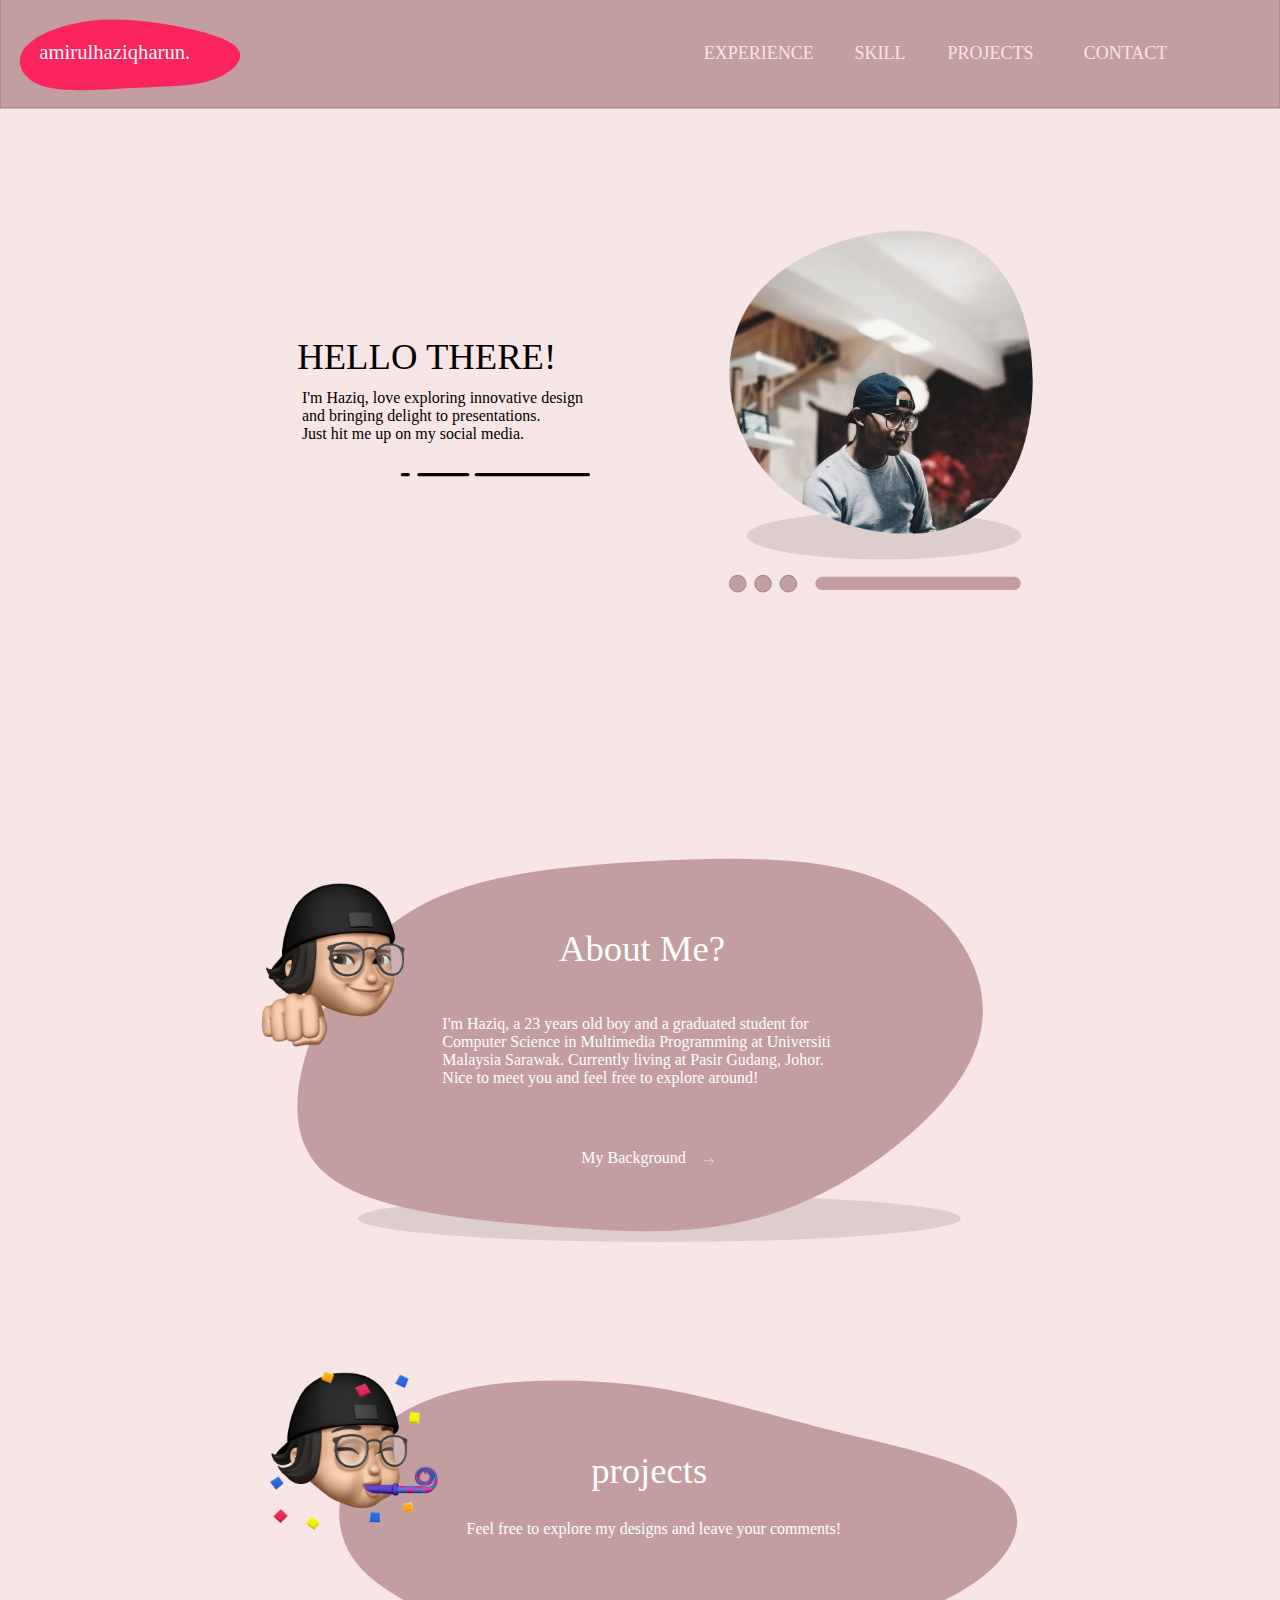
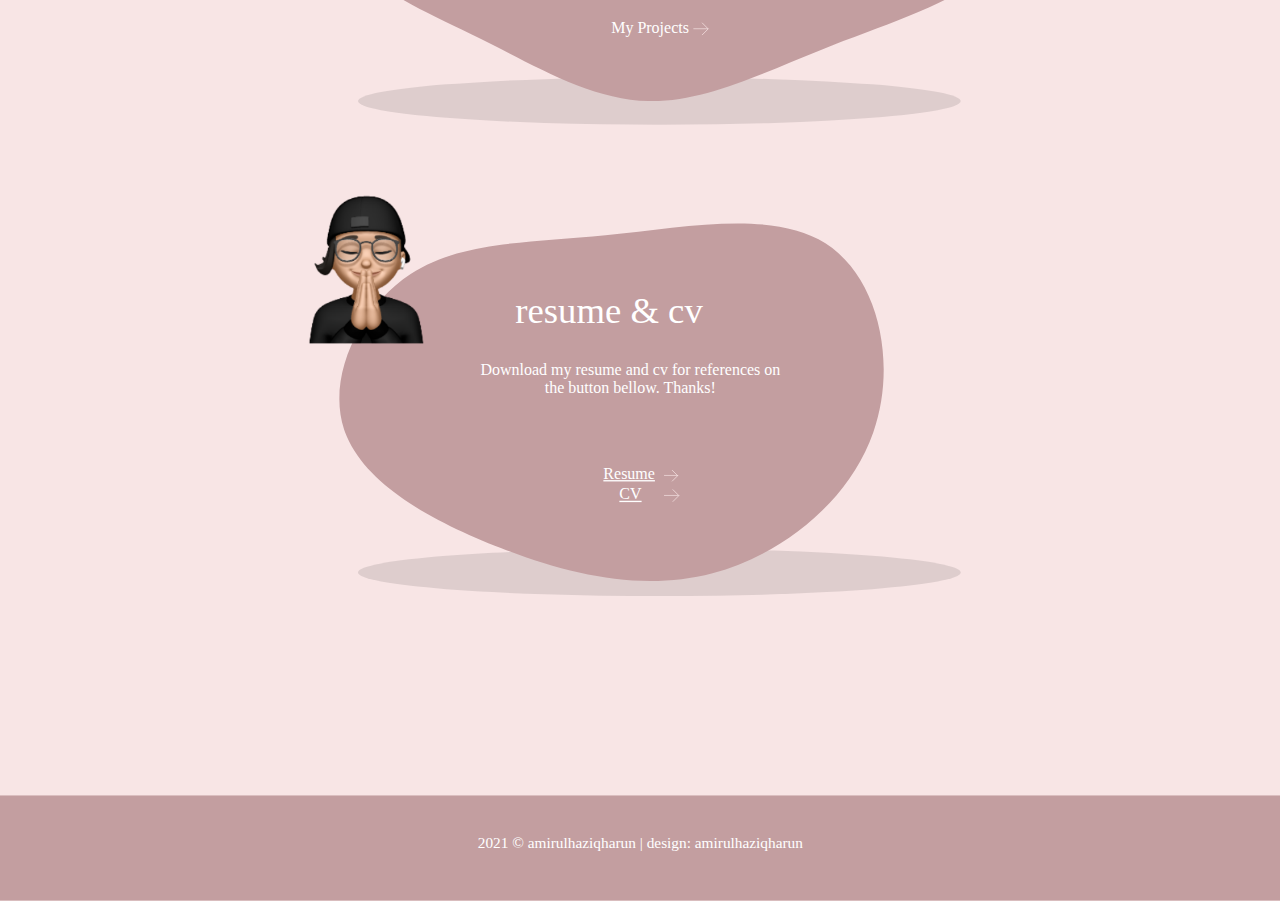
==== commit deb5f3b6: "Add update" ====
--- a/index.html
+++ b/index.html
@@ -1,123 +1,227 @@
-<!DOCTYPE HTML>
-<!--
-	Spectral by HTML5 UP
-	html5up.net | @ajlkn
-	Free for personal and commercial use under the CCA 3.0 license (html5up.net/license)
--->
+<!DOCTYPE html>
 <html>
-	<head>
-		<title>AmirulHaziqHarun-Home</title>
-		<meta charset="utf-8" />
-		<meta name="viewport" content="width=device-width, initial-scale=1, user-scalable=no" />
-		<link rel="icon" href="images/webicon.png">
-		<link rel="stylesheet" href="assets/css/main.css" />
-		<noscript><link rel="stylesheet" href="assets/css/noscript.css" /></noscript>
-	</head>
-	<body class="landing is-preload">
-
-		<!-- Page Wrapper -->
-			<div id="page-wrapper">
-
-				<!-- Header -->
-					<header id="header" class="alt">
-						<h1><a href="index.html">Amirul Haziq Harun</a></h1>
-						<nav id="nav">
-							<ul>
-								<li class="special">
-									<a href="#menu" class="menuToggle"><span>Menu</span></a>
-									<div id="menu">
-										<ul>
-											<li><a href="index.html">Home</a></li>
-											<li><a href="experiences.html">Experience & Skills</a></li>
-											<li><a href="project.html">Projects</a></li>
-											<li><a href="contact.html">Reach me</a></li>
-										</ul>
-									</div>
-								</li>
-							</ul>
-						</nav>
-					</header>
-
-				<!-- Banner -->
-					<section id="banner">
-						<div class="inner">
-							<img src="images/ProfilePic.png"></br></br>
-							<h2>Amirul Haziq Harun</h2>
-							<p>A young talent who eager for knowledge and art.</p>
-						</div>
-						<a href="#one" class="more scrolly">Stories about me</a>
-					</section>
-
-				<!-- One -->
-					<section id="one" class="wrapper style1 special">
-						<div class="inner">
-							<header class="major">
-								<h2>Hello there!</h2>
-								<p>I'm Haziq, currently a student, exploring innovative design and bringing delight to presentations.</br> Just hit me up on my social media.</p>
-							</header>
-							<!--<ul class="icons major">
-								<li><span class="icon fa-gem major style1"><span class="label">Lorem</span></span></li>
-								<li><span class="icon fa-heart major style2"><span class="label">Ipsum</span></span></li>
-								<li><span class="icon solid fa-code major style3"><span class="label">Dolor</span></span></li>
-							</ul>
-						-->
-						</div>
-					</section>
-
-				<!-- Two -->
-					<section id="two" class="wrapper alt style2">
-						<section class="spotlight">
-							<div class="image"><img src="images/unimas.jpg" alt="" /></div><div class="content">
-								<h2>Student at UNIMAS</h2>
-								<p>I am currenty a 2nd year student for Computer Science in Multimedia Programming at Universiti Malaysia Sarawak. UNIMAS is fun! Please don't hesitate to come and visit us!</p>
-								<ul class="actions">
-								<li><a href="experiences.html" class="button">My Background</a></li>
-								</ul>
-							</div>
-						</section>
-						<section class="spotlight">
-							<div class="image"><img src="images/design.jpg" alt="" /></div><div class="content">
-								<h2>Passion in design and art</h2>
-								<p>Check my projects to see my latest designs.</br>Hit me up and maybe we can up to something!</p>
-								<ul class="actions">
-								<li><a href="project.html" class="button">My Projects</a></li>
-								</ul>
-							</div>
-						</section>
-						<section class="spotlight">
-							<div class="image"><img src="images/portfolio.jpg" alt="" /></div><div class="content">
-								<h2>My portfolio</h2>
-								<p>Read my portfolio or just download it!</p>
-								<ul class="actions">
-								<li><a href="images/Portfolio.pdf" class="button">Read now</a></li>
-								</ul>
-							</div>
-						</section>
-					</section>
-
-				<!-- Footer -->
-					<footer id="footer">
-						<ul class="icons">
-							<li><a href="https://twitter.com/iamhzqhrn" class="icon brands fa-twitter"><span class="label">Twitter</span></a></li>
-							<li><a href="https://web.facebook.com/amirulhaziqharun?_rdc=1&_rdr" class="icon brands fa-facebook-f"><span class="label">Facebook</span></a></li>
-							<li><a href="https://www.instagram.com/amirulhaziqharun/" class="icon brands fa-instagram"><span class="label">Instagram</span></a></li>
-							<li><a href="mailto:amirulhaziqharun@yahoo.com.my" class="icon solid fa-envelope"><span class="label">Email</span></a></li>
-						</ul>
-						<ul class="copyright">
-							<li>&copy; amirulhaziqharun</li><li>Design: amirulhaziqharun</li>
-						</ul>
-					</footer>
-
-			</div>
-
-		<!-- Scripts -->
-			<script src="assets/js/jquery.min.js"></script>
-			<script src="assets/js/jquery.scrollex.min.js"></script>
-			<script src="assets/js/jquery.scrolly.min.js"></script>
-			<script src="assets/js/browser.min.js"></script>
-			<script src="assets/js/breakpoints.min.js"></script>
-			<script src="assets/js/util.js"></script>
-			<script src="assets/js/main.js"></script>
-
-	</body>
+<head>
+<meta charset="utf-8"/>
+<meta http-equiv="X-UA-Compatible" content="IE=edge"/>
+<meta name="viewport" content="width=device-width, initial-scale=1.0">
+<title>Home-AmirulHaziqHarun</title>
+<link rel="stylesheet" type="text/css" id="applicationStylesheet" href="index.css"/>
+<script id="applicationScript" type="text/javascript" src="index.js"></script>
+<link rel="icon" href="icon.png">
+</head>
+<body>
+<div id="index">
+	<svg class="Ellipse_9">
+		<ellipse id="Ellipse_9" rx="452" ry="35.5" cx="452" cy="35.5">
+		</ellipse>
+	</svg>
+	<svg class="Ellipse_14">
+		<ellipse id="Ellipse_14" rx="452" ry="35.5" cx="452" cy="35.5">
+		</ellipse>
+	</svg>
+	<svg class="Ellipse_12">
+		<ellipse id="Ellipse_12" rx="206" ry="35.5" cx="206" cy="35.5">
+		</ellipse>
+	</svg>
+	<svg class="Ellipse_11">
+		<ellipse id="Ellipse_11" rx="452" ry="35.5" cx="452" cy="35.5">
+		</ellipse>
+	</svg>
+	<svg class="blob_3" viewBox="-69.387 -47.956 816.5 536.43">
+		<path id="blob_3" d="M 659.7108764648438 -18.29513168334961 C 739.6879272460938 32.50353240966797 767.8177490234375 161.4922790527344 731.4144287109375 265.5797424316406 C 695.0110473632812 369.6672058105469 594.0745849609375 449.3513488769531 490.3801574707031 476.7427673339844 C 386.1342163085938 504.1342163085938 279.1304321289062 480.2289428710938 173.7813415527344 439.3908081054688 C 68.4322509765625 398.5526733398438 -35.26213073730469 341.2796936035156 -62.28886795043945 261.0974731445312 C -88.76402282714844 180.9152984619141 -38.01996231079102 77.82389831542969 37.5445556640625 28.02128982543945 C 113.1091003417969 -21.78130722045898 212.9425048828125 -18.29513168334961 329.87451171875 -30.24776458740234 C 446.2548828125 -41.70236206054688 579.1822509765625 -69.09378051757812 659.7108764648438 -18.29513168334961 Z">
+		</path>
+	</svg>
+	<svg class="Rectangle_83">
+		<rect id="Rectangle_83" rx="0" ry="0" x="0" y="0" width="1920" height="165">
+		</rect>
+	</svg>
+	<svg class="blob_1" viewBox="-85.929 -82.818 1016.891 481.004">
+		<path id="blob_1" d="M 704.7044067382812 3.585652828216553 C 780.3236083984375 41.32548522949219 850.1259155273438 70.00776672363281 890.1975708007812 108.0495223999023 C 930.2692260742188 145.7893676757812 939.3176879882812 192.8886871337891 923.8060913085938 242.7052917480469 C 908.2944946289062 292.2199401855469 867.576416015625 344.7538146972656 787.43310546875 372.5303344726562 C 707.93603515625 400.3068542480469 588.3672485351562 403.6279602050781 488.1880493164062 391.5512084960938 C 388.0088500976562 379.4744567871094 306.5728149414062 351.6979370117188 207.0398864746094 326.9406127929688 C 108.1532897949219 302.1832885742188 -9.476478576660156 279.8412780761719 -58.59663391113281 240.2899322509766 C -107.0704193115234 200.4366455078125 -87.03459167480469 143.0721130371094 -30.15865325927734 100.5015563964844 C 26.07096862792969 57.62910461425781 119.1407089233398 29.55065727233887 208.3325042724609 -6.075752258300781 C 297.5243530273438 -41.40023040771484 383.484619140625 -84.57462310791016 466.8595581054688 -82.76310729980469 C 549.5881958007812 -80.95159149169922 629.7315673828125 -34.15417861938477 704.7044067382812 3.585652828216553 Z">
+		</path>
+	</svg>
+	<svg class="Rectangle_2">
+		<rect id="Rectangle_2" rx="0" ry="0" x="0" y="0" width="355" height="41">
+		</rect>
+	</svg>
+	<div id="HELLO_THERE">
+		<span>HELLO THERE!</span>
+	</div>
+	<svg class="Line_4" viewBox="0 0 288 20">
+		<path id="Line_4" d="M 0 0 L 288 0">
+		</path>
+	</svg>
+	<svg class="Ellipse_1">
+		<ellipse id="Ellipse_1" rx="12.5" ry="12.5" cx="12.5" cy="12.5">
+		</ellipse>
+	</svg>
+	<svg class="Ellipse_2">
+		<ellipse id="Ellipse_2" rx="12.5" ry="12.5" cx="12.5" cy="12.5">
+		</ellipse>
+	</svg>
+	<svg class="Ellipse_3">
+		<ellipse id="Ellipse_3" rx="12.5" ry="12.5" cx="12.5" cy="12.5">
+		</ellipse>
+	</svg>
+	<div id="Im_Haziq_love_exploring_innova">
+		<span>I'm Haziq, love exploring innovative design<br/>and bringing delight to presentations.<br/>Just hit me up on my social media.</span>
+	</div>
+	<div id="Group_2">
+		<svg class="Line_5" viewBox="0 0 168 5">
+			<path id="Line_5" d="M 0 0 L 168 0">
+			</path>
+		</svg>
+		<svg class="Line_6" viewBox="0 0 73 5">
+			<path id="Line_6" d="M 0 0 L 73 0">
+			</path>
+		</svg>
+		<svg class="Line_7" viewBox="0 0 9 5">
+			<path id="Line_7" d="M 0 0 L 9 0">
+			</path>
+		</svg>
+	</div>
+	<div id="projects">
+		<span>projects</span>
+	</div>
+	<div id="resume__cv">
+		<span>resume & cv</span>
+	</div>
+	<div id="Feel_free_to_explore_my_design">
+		<span>Feel free to explore my designs and leave your comments!</span>
+	</div>
+	<div id="Download_my_resume_and_cv_for_">
+		<span>Download my resume and cv for references on<br/>the button bellow. Thanks!</span>
+	</div>
+	<svg class="Rectangle_6">
+		<rect id="Rectangle_6" rx="0" ry="0" x="0" y="0" width="1920" height="158">
+		</rect>
+	</svg>
+	<div id="ID2021__amirulhaziqharun__desi">
+		<span>2021 © amirulhaziqharun | design: amirulhaziqharun</span>
+	</div>
+	<svg class="blob" viewBox="-81.645 -74.765 1028.346 558.731">
+		<path id="blob" d="M 802.0274658203125 -39.63641357421875 C 896.4496459960938 0.9669036865234375 950.314697265625 83.81410217285156 946.512451171875 160.0991516113281 C 942.7102661132812 236.3841857910156 881.2407836914062 305.6969604492188 810.8993530273438 360.244873046875 C 740.5579833984375 415.202880859375 661.9784545898438 454.9859619140625 575.1607055664062 472.2116088867188 C 487.7091674804688 489.847412109375 392.0195617675781 484.92578125 276.0513305664062 475.0825500488281 C 160.716796875 465.2393188476562 25.10365867614746 450.8846130371094 -36.99951934814453 399.6177978515625 C -99.10274505615234 348.3509521484375 -87.69599151611328 260.9922790527344 -55.37697601318359 181.4261474609375 C -23.05799865722656 102.2701568603516 30.17333984375 30.90673828125 115.0899810791016 -10.51686096191406 C 200.6403198242188 -51.94046020507812 317.8759155273438 -63.8343505859375 444.6171875 -70.80667114257812 C 571.3584594726562 -77.77896118164062 706.9715576171875 -79.82962036132812 802.0274658203125 -39.63641357421875 Z">
+		</path>
+	</svg>
+	<div id="About_Me">
+		<span>About Me?</span>
+	</div>
+	<div id="Im_Haziq_a_23_years_old_boy_an">
+		<span>I'm Haziq, a 23 years old boy and a graduated student for<br/>Computer Science in Multimedia Programming at Universiti<br/>Malaysia Sarawak. Currently living at Pasir Gudang, Johor.<br/>Nice to meet you and feel free to explore around!</span>
+	</div>
+	<div onclick="application.goToTargetView(event)" id="Group_83">
+		<div id="Group_74">
+			<div id="My_Background">
+				<span>My Background</span>
+			</div>
+		</div>
+		<div id="Group_81">
+			<svg class="Line_21" viewBox="0 0 14.732 1">
+				<path id="Line_21" d="M 0 0 L 14.7318115234375 0">
+				</path>
+			</svg>
+			<svg class="Line_22" viewBox="0 0 5.893 5.893">
+				<path id="Line_22" d="M 0 0 L 5.892724514007568 5.892724514007568">
+				</path>
+			</svg>
+			<svg class="Line_23" viewBox="0 0 5.893 5.893">
+				<path id="Line_23" d="M 0 5.892724514007568 L 5.892724514007568 0">
+				</path>
+			</svg>
+		</div>
+	</div>
+	<div id="Group_141">
+		<div onclick="application.goToTargetView(event)" id="Group_71">
+			<div id="My_Projects">
+				<span>My Projects</span>
+			</div>
+		</div>
+		<div id="Group_84">
+			<svg class="Line_21_bm" viewBox="0 0 21.887 1">
+				<path id="Line_21_bm" d="M 0 0 L 21.88714599609375 0">
+				</path>
+			</svg>
+			<svg class="Line_22_bn" viewBox="0 0 8.755 8.755">
+				<path id="Line_22_bn" d="M 0 0 L 8.754858016967773 8.754858016967773">
+				</path>
+			</svg>
+			<svg class="Line_23_bo" viewBox="0 0 8.755 8.755">
+				<path id="Line_23_bo" d="M 0 8.754858016967773 L 8.754858016967773 0">
+				</path>
+			</svg>
+		</div>
+	</div>
+	<div id="Group_142">
+		<div id="Group_73">
+			<div id="CV">
+				<a href="CV-AmirulHaziqHarun.pdf" style="color:white;" target="_blank" download >CV</a>
+			</div>
+		</div>
+		<div id="Group_85">
+			<svg class="Line_21_bt" viewBox="0 0 21.926 1">
+				<path id="Line_21_bt" d="M 0 0 L 21.92568969726562 0">
+				</path>
+			</svg>
+			<svg class="Line_22_bu" viewBox="0 0 8.77 8.77">
+				<path id="Line_22_bu" d="M 0 0 L 8.770276069641113 8.770276069641113">
+				</path>
+			</svg>
+			<svg class="Line_23_bv" viewBox="0 0 8.77 8.77">
+				<path id="Line_23_bv" d="M 0 8.770276069641113 L 8.770276069641113 0">
+				</path>
+			</svg>
+		</div>
+	</div>
+	<div id="Group_143">
+		<div id="Group_72">
+			<div id="Resume">
+				<a href="Resume-AmirulHaziqHarun.pdf" style="color:white;" target="_blank" download >Resume</a>
+			</div>
+		</div>
+		<div id="Group_86">
+			<svg class="Line_21_b" viewBox="0 0 20.381 1">
+				<path id="Line_21_b" d="M 0 0 L 20.38070678710938 0">
+				</path>
+			</svg>
+			<svg class="Line_22_b" viewBox="0 0 8.152 8.152">
+				<path id="Line_22_b" d="M 0 0 L 8.15228271484375 8.15228271484375">
+				</path>
+			</svg>
+			<svg class="Line_23_b" viewBox="0 0 8.152 8.152">
+				<path id="Line_23_b" d="M 0 8.15228271484375 L 8.15228271484375 0">
+				</path>
+			</svg>
+		</div>
+	</div>
+	<img id="Mask_Group_1" src="Mask_Group_1.png" srcset="Mask_Group_1.png 1x">
+		
+	</svg>
+	<img id="dp2" src="dp2.png" srcset="dp2.png 1x">
+		
+	<img id="dp3" src="dp3.png" srcset="dp3.png 1x">
+		
+	<img id="dp5" src="dp5.png" srcset="dp5.png 1x">
+		
+	<svg class="blob_3_b" viewBox="0 0 330.41 106.293">
+		<path id="blob_3_b" d="M 295.0414428710938 5.877213001251221 C 327.4054565429688 15.94294738769531 338.7886352539062 41.50202178955078 324.0574340820312 62.12690353393555 C 309.3262023925781 82.75178527832031 268.4805908203125 98.54116058349609 226.5189666748047 103.9687728881836 C 184.3341064453125 109.3963775634766 141.0332641601562 104.6595458984375 98.40203857421875 96.56748962402344 C 55.77078247070312 88.47544097900391 13.8091516494751 77.12681579589844 2.872331142425537 61.23874282836914 C -7.841276168823242 45.35067749023438 12.69314765930176 24.92315673828125 43.27157974243164 15.0547924041748 C 73.85000610351562 5.186428070068359 114.2492370605469 5.877213001251221 161.5677032470703 3.508802652359009 C 208.6629180908203 1.239079236984253 262.4541931152344 -4.188518524169922 295.0414428710938 5.877213001251221 Z">
+		</path>
+	</svg>
+	<div id="Group_75">
+		<div onclick="application.goToTargetView(event)" id="EXPERIENCE">
+			<span>EXPERIENCE</span>
+		</div>
+		<div onclick="application.goToTargetView(event)" id="SKILL">
+			<span>SKILL</span>
+		</div>
+		<div onclick="application.goToTargetView(event)" id="PROJECTS_cb">
+			<span>PROJECTS</span>
+		</div>
+		<div onclick="application.goToTargetView(event)" id="CONTACT">
+			<span>CONTACT</span>
+		</div>
+	</div>
+	<div id="amirulhaziqharun">
+		<span>amirulhaziqharun.</span>
+	</div>
+</div>
+</body>
 </html>--- a/index.css
+++ b/index.css
@@ -0,0 +1,962 @@
+.mediaViewInfo {
+	--web-view-name: index;
+	--web-view-id: index;
+	--web-scale-to-fit: true;
+	--web-scale-to-fit-type: width;
+	--web-enable-scale-up: true;
+	--web-scale-on-resize: true;
+	--web-center-horizontally: true;
+	--web-center-vertically: true;
+	--web-enable-deep-linking: true;
+}
+:root {
+	--web-view-ids: index;
+}
+* {
+	margin: 0;
+	padding: 0;
+	box-sizing: border-box;
+	border: none;
+}
+#index {
+	position: absolute;
+	width: 1920px;
+	height: 3751px;
+	background-color: rgba(248,229,229,1);
+	overflow: hidden;
+	--web-view-name: index;
+	--web-view-id: index;
+	--web-scale-to-fit: true;
+	--web-scale-to-fit-type: width;
+	--web-enable-scale-up: true;
+	--web-scale-on-resize: true;
+	--web-center-horizontally: true;
+	--web-center-vertically: true;
+	--web-enable-deep-linking: true;
+}
+@keyframes fadein {
+
+	0% {
+		opacity: 0;
+	}
+	100% {
+		opacity: 1;
+	}
+
+}
+@keyframes  {
+
+
+}
+@keyframes  {
+
+
+}
+@keyframes  {
+
+
+}
+@keyframes  {
+
+
+}
+@keyframes  {
+
+
+}
+#Ellipse_9 {
+	opacity: 0.1;
+	fill: rgba(0,0,0,1);
+}
+.Ellipse_9 {
+	position: absolute;
+	overflow: visible;
+	width: 904px;
+	height: 71px;
+	left: 537px;
+	top: 1792px;
+}
+#Ellipse_14 {
+	opacity: 0.1;
+	fill: rgba(0,0,0,1);
+}
+.Ellipse_14 {
+	position: absolute;
+	overflow: visible;
+	width: 904px;
+	height: 71px;
+	left: 537px;
+	top: 2516px;
+}
+#Ellipse_12 {
+	opacity: 0.1;
+	fill: rgba(0,0,0,1);
+}
+.Ellipse_12 {
+	position: absolute;
+	overflow: visible;
+	width: 412px;
+	height: 71px;
+	left: 1119.5px;
+	top: 768px;
+}
+#Ellipse_11 {
+	opacity: 0.1;
+	fill: rgba(0,0,0,1);
+}
+.Ellipse_11 {
+	position: absolute;
+	overflow: visible;
+	width: 904px;
+	height: 71px;
+	left: 537px;
+	top: 3223px;
+}
+#blob_3 {
+	fill: rgba(195,158,160,1);
+}
+.blob_3 {
+	overflow: visible;
+	position: absolute;
+	width: 816.5px;
+	height: 536.43px;
+	left: 508.75px;
+	top: 2734.785px;
+	transform: matrix(1,0,0,1,0,0);
+}
+#Rectangle_83 {
+	fill: rgba(195,158,160,1);
+	stroke: rgba(112,112,112,1);
+	stroke-width: 1px;
+	stroke-linejoin: miter;
+	stroke-linecap: butt;
+	stroke-miterlimit: 4;
+	shape-rendering: auto;
+}
+.Rectangle_83 {
+	position: absolute;
+	overflow: visible;
+	width: 1920px;
+	height: 165px;
+	left: 0px;
+	top: -3px;
+}
+#blob_1 {
+	fill: rgba(195,158,160,1);
+}
+.blob_1 {
+	overflow: visible;
+	position: absolute;
+	width: 1016.891px;
+	height: 481.004px;
+	transform: matrix(1,0,0,1,508.7501,2070.4979) rotate(180deg);
+	transform-origin: center;
+	left: 0px;
+	top: 0px;
+}
+#Rectangle_2 {
+	fill: rgba(248,229,229,1);
+}
+.Rectangle_2 {
+	position: absolute;
+	overflow: visible;
+	width: 355px;
+	height: 41px;
+	left: 242px;
+	top: 258px;
+}
+#HELLO_THERE {
+	left: 445.827px;
+	top: 503.25px;
+	position: absolute;
+	overflow: visible;
+	width: 369px;
+	white-space: nowrap;
+	text-align: left;
+	font-family: Quicksand;
+	font-style: normal;
+	font-weight: normal;
+	font-size: 55px;
+	color: rgba(0,0,0,1);
+}
+#Line_4 {
+	fill: transparent;
+	stroke: rgba(195,158,160,1);
+	stroke-width: 20px;
+	stroke-linejoin: miter;
+	stroke-linecap: round;
+	stroke-miterlimit: 4;
+	shape-rendering: auto;
+}
+.Line_4 {
+	overflow: visible;
+	position: absolute;
+	width: 308px;
+	height: 20px;
+	left: 1222.5px;
+	top: 875px;
+	transform: matrix(1,0,0,1,0,0);
+}
+#Ellipse_1 {
+	fill: rgba(195,158,160,1);
+	stroke: rgba(112,112,112,1);
+	stroke-width: 1px;
+	stroke-linejoin: miter;
+	stroke-linecap: butt;
+	stroke-miterlimit: 4;
+	shape-rendering: auto;
+}
+.Ellipse_1 {
+	position: absolute;
+	overflow: visible;
+	width: 25px;
+	height: 25px;
+	left: 1170px;
+	top: 862.5px;
+}
+#Ellipse_2 {
+	fill: rgba(195,158,160,1);
+	stroke: rgba(112,112,112,1);
+	stroke-width: 1px;
+	stroke-linejoin: miter;
+	stroke-linecap: butt;
+	stroke-miterlimit: 4;
+	shape-rendering: auto;
+}
+.Ellipse_2 {
+	position: absolute;
+	overflow: visible;
+	width: 25px;
+	height: 25px;
+	left: 1132px;
+	top: 862.5px;
+}
+#Ellipse_3 {
+	fill: rgba(195,158,160,1);
+	stroke: rgba(112,112,112,1);
+	stroke-width: 1px;
+	stroke-linejoin: miter;
+	stroke-linecap: butt;
+	stroke-miterlimit: 4;
+	shape-rendering: auto;
+}
+.Ellipse_3 {
+	position: absolute;
+	overflow: visible;
+	width: 25px;
+	height: 25px;
+	left: 1094px;
+	top: 862.5px;
+}
+#Im_Haziq_love_exploring_innova {
+	left: 452.827px;
+	top: 583.5px;
+	position: absolute;
+	overflow: visible;
+	width: 467px;
+	white-space: nowrap;
+	text-align: left;
+	font-family: Quicksand;
+	font-style: normal;
+	font-weight: normal;
+	font-size: 24px;
+	color: rgba(0,0,0,1);
+}
+#Group_2 {
+	position: absolute;
+	width: 279px;
+	height: 1px;
+	left: 600.827px;
+	top: 712px;
+	overflow: visible;
+}
+#Line_5 {
+	fill: transparent;
+	stroke: rgba(0,0,0,1);
+	stroke-width: 5px;
+	stroke-linejoin: miter;
+	stroke-linecap: round;
+	stroke-miterlimit: 4;
+	shape-rendering: auto;
+}
+.Line_5 {
+	overflow: visible;
+	position: absolute;
+	width: 173px;
+	height: 5px;
+	left: 111px;
+	top: 0px;
+	transform: matrix(1,0,0,1,0,0);
+}
+#Line_6 {
+	fill: transparent;
+	stroke: rgba(0,0,0,1);
+	stroke-width: 5px;
+	stroke-linejoin: miter;
+	stroke-linecap: round;
+	stroke-miterlimit: 4;
+	shape-rendering: auto;
+}
+.Line_6 {
+	overflow: visible;
+	position: absolute;
+	width: 78px;
+	height: 5px;
+	left: 25px;
+	top: 0px;
+	transform: matrix(1,0,0,1,0,0);
+}
+#Line_7 {
+	fill: transparent;
+	stroke: rgba(0,0,0,1);
+	stroke-width: 5px;
+	stroke-linejoin: miter;
+	stroke-linecap: round;
+	stroke-miterlimit: 4;
+	shape-rendering: auto;
+}
+.Line_7 {
+	overflow: visible;
+	position: absolute;
+	width: 14px;
+	height: 5px;
+	left: 0px;
+	top: 0px;
+	transform: matrix(1,0,0,1,0,0);
+}
+#projects {
+	left: 886.695px;
+	top: 2174px;
+	position: absolute;
+	overflow: visible;
+	width: 204px;
+	white-space: nowrap;
+	text-align: left;
+	font-family: Quicksand;
+	font-style: normal;
+	font-weight: normal;
+	font-size: 55px;
+	color: rgba(255,255,255,1);
+}
+#resume__cv {
+	left: 773px;
+	top: 2835px;
+	position: absolute;
+	overflow: visible;
+	width: 314px;
+	white-space: nowrap;
+	text-align: left;
+	font-family: Quicksand;
+	font-style: normal;
+	font-weight: normal;
+	font-size: 55px;
+	color: rgba(255,255,255,1);
+}
+#Feel_free_to_explore_my_design {
+	left: 699.695px;
+	top: 2280px;
+	position: absolute;
+	overflow: visible;
+	width: 646px;
+	white-space: nowrap;
+	text-align: left;
+	font-family: Quicksand;
+	font-style: normal;
+	font-weight: normal;
+	font-size: 24px;
+	color: rgba(255,255,255,1);
+}
+#Download_my_resume_and_cv_for_ {
+	left: 685px;
+	top: 2941px;
+	position: absolute;
+	overflow: visible;
+	width: 521px;
+	white-space: nowrap;
+	text-align: center;
+	font-family: Quicksand;
+	font-style: normal;
+	font-weight: normal;
+	font-size: 24px;
+	color: rgba(255,255,255,1);
+}
+#Rectangle_6 {
+	fill: rgba(195,158,160,1);
+}
+.Rectangle_6 {
+	position: absolute;
+	overflow: visible;
+	width: 1920px;
+	height: 158px;
+	left: 0px;
+	top: 3593px;
+}
+#ID2021__amirulhaziqharun__desi {
+	left: 707px;
+	top: 3652px;
+	position: absolute;
+	overflow: visible;
+	width: 507px;
+	white-space: nowrap;
+	text-align: center;
+	font-family: Source Sans Pro;
+	font-style: normal;
+	font-weight: normal;
+	font-size: 23px;
+	color: rgba(255,255,255,1);
+}
+#blob {
+	fill: rgba(195,158,160,1);
+}
+.blob {
+	overflow: visible;
+	position: absolute;
+	width: 1028.346px;
+	height: 558.731px;
+	left: 445.827px;
+	top: 1287.769px;
+	transform: matrix(1,0,0,1,0,0);
+}
+#About_Me {
+	left: 838.5px;
+	top: 1391.5px;
+	position: absolute;
+	overflow: visible;
+	width: 270px;
+	white-space: nowrap;
+	text-align: left;
+	font-family: Quicksand;
+	font-style: normal;
+	font-weight: normal;
+	font-size: 55px;
+	color: rgba(255,255,255,1);
+}
+#Im_Haziq_a_23_years_old_boy_an {
+	left: 663.5px;
+	top: 1522px;
+	position: absolute;
+	overflow: visible;
+	width: 652px;
+	white-space: nowrap;
+	text-align: left;
+	font-family: Quicksand;
+	font-style: normal;
+	font-weight: normal;
+	font-size: 24px;
+	color: rgba(255,255,255,1);
+}
+#Group_83 {
+	position: absolute;
+	width: 198.232px;
+	height: 30px;
+	left: 871.884px;
+	top: 1724px;
+	overflow: visible;
+	--web-animation: fadein 0.3s ease-out;
+	--web-action-type: page;
+	--web-action-target: Experience.html;
+	cursor: pointer;
+}
+#Group_74 {
+	position: absolute;
+	width: 175px;
+	height: 30px;
+	left: 0px;
+	top: 0px;
+	overflow: visible;
+}
+#My_Background {
+	left: 0px;
+	top: 0px;
+	position: absolute;
+	overflow: visible;
+	width: 176px;
+	white-space: nowrap;
+	text-align: left;
+	font-family: Quicksand;
+	font-style: normal;
+	font-weight: normal;
+	font-size: 24px;
+	color: rgba(255,255,255,1);
+}
+#Group_81 {
+	position: absolute;
+	width: 14.732px;
+	height: 11.785px;
+	left: 183.5px;
+	top: 11.5px;
+	overflow: visible;
+}
+#Line_21 {
+	fill: transparent;
+	stroke: rgba(248,229,229,1);
+	stroke-width: 1px;
+	stroke-linejoin: miter;
+	stroke-linecap: butt;
+	stroke-miterlimit: 4;
+	shape-rendering: auto;
+}
+.Line_21 {
+	overflow: visible;
+	position: absolute;
+	width: 14.732px;
+	height: 1px;
+	left: 0px;
+	top: 5.893px;
+	transform: matrix(1,0,0,1,0,0);
+}
+#Line_22 {
+	fill: transparent;
+	stroke: rgba(248,229,229,1);
+	stroke-width: 1px;
+	stroke-linejoin: miter;
+	stroke-linecap: butt;
+	stroke-miterlimit: 4;
+	shape-rendering: auto;
+}
+.Line_22 {
+	overflow: visible;
+	position: absolute;
+	width: 6.6px;
+	height: 6.6px;
+	left: 8.839px;
+	top: 0px;
+	transform: matrix(1,0,0,1,0,0);
+}
+#Line_23 {
+	fill: transparent;
+	stroke: rgba(248,229,229,1);
+	stroke-width: 1px;
+	stroke-linejoin: miter;
+	stroke-linecap: butt;
+	stroke-miterlimit: 4;
+	shape-rendering: auto;
+}
+.Line_23 {
+	overflow: visible;
+	position: absolute;
+	width: 6.6px;
+	height: 6.6px;
+	left: 8.839px;
+	top: 5.893px;
+	transform: matrix(1,0,0,1,0,0);
+}
+#Group_141 {
+	position: absolute;
+	width: 145.271px;
+	height: 30px;
+	left: 916.695px;
+	top: 2428px;
+	overflow: visible;
+}
+#Group_71 {
+	position: absolute;
+	width: 129px;
+	height: 30px;
+	left: 0px;
+	top: 0px;
+	overflow: visible;
+	--web-animation: fadein 1s ease-out;
+	--web-action-type: page;
+	--web-action-target: Projects.html;
+	cursor: pointer;
+}
+#My_Projects {
+	left: 0px;
+	top: 0px;
+	position: absolute;
+	overflow: visible;
+	width: 130px;
+	white-space: nowrap;
+	text-align: left;
+	font-family: Quicksand;
+	font-style: normal;
+	font-weight: normal;
+	font-size: 24px;
+	color: rgba(255,255,255,1);
+}
+#Group_84 {
+	position: absolute;
+	width: 21.887px;
+	height: 17.51px;
+	left: 123.384px;
+	top: 5.883px;
+	overflow: visible;
+}
+#Line_21_bm {
+	fill: transparent;
+	stroke: rgba(248,229,229,1);
+	stroke-width: 1px;
+	stroke-linejoin: miter;
+	stroke-linecap: butt;
+	stroke-miterlimit: 4;
+	shape-rendering: auto;
+}
+.Line_21_bm {
+	overflow: visible;
+	position: absolute;
+	width: 21.887px;
+	height: 1px;
+	left: 0px;
+	top: 8.755px;
+	transform: matrix(1,0,0,1,0,0);
+}
+#Line_22_bn {
+	fill: transparent;
+	stroke: rgba(248,229,229,1);
+	stroke-width: 1px;
+	stroke-linejoin: miter;
+	stroke-linecap: butt;
+	stroke-miterlimit: 4;
+	shape-rendering: auto;
+}
+.Line_22_bn {
+	overflow: visible;
+	position: absolute;
+	width: 9.462px;
+	height: 9.462px;
+	left: 13.132px;
+	top: 0px;
+	transform: matrix(1,0,0,1,0,0);
+}
+#Line_23_bo {
+	fill: transparent;
+	stroke: rgba(248,229,229,1);
+	stroke-width: 1px;
+	stroke-linejoin: miter;
+	stroke-linecap: butt;
+	stroke-miterlimit: 4;
+	shape-rendering: auto;
+}
+.Line_23_bo {
+	overflow: visible;
+	position: absolute;
+	width: 9.462px;
+	height: 9.462px;
+	left: 13.132px;
+	top: 8.755px;
+	transform: matrix(1,0,0,1,0,0);
+}
+#Group_142 {
+	position: absolute;
+	width: 88.81px;
+	height: 31px;
+	left: 929px;
+	top: 3128px;
+	overflow: visible;
+}
+#Group_73 {
+	position: absolute;
+	width: 26px;
+	height: 31px;
+	left: 0px;
+	top: 0px;
+	overflow: visible;
+}
+#CV {
+	left: 0px;
+	top: 0px;
+	position: absolute;
+	overflow: visible;
+	width: 27px;
+	white-space: nowrap;
+	text-align: left;
+	font-family: Source Sans Pro;
+	font-style: normal;
+	font-weight: normal;
+	font-size: 24px;
+	color: rgba(255,255,255,1);
+}
+#Group_85 {
+	position: absolute;
+	width: 21.926px;
+	height: 17.541px;
+	left: 66.884px;
+	top: 6.459px;
+	overflow: visible;
+}
+#Line_21_bt {
+	fill: transparent;
+	stroke: rgba(248,229,229,1);
+	stroke-width: 1px;
+	stroke-linejoin: miter;
+	stroke-linecap: butt;
+	stroke-miterlimit: 4;
+	shape-rendering: auto;
+}
+.Line_21_bt {
+	overflow: visible;
+	position: absolute;
+	width: 21.926px;
+	height: 1px;
+	left: 0px;
+	top: 8.771px;
+	transform: matrix(1,0,0,1,0,0);
+}
+#Line_22_bu {
+	fill: transparent;
+	stroke: rgba(248,229,229,1);
+	stroke-width: 1px;
+	stroke-linejoin: miter;
+	stroke-linecap: butt;
+	stroke-miterlimit: 4;
+	shape-rendering: auto;
+}
+.Line_22_bu {
+	overflow: visible;
+	position: absolute;
+	width: 9.477px;
+	height: 9.477px;
+	left: 13.156px;
+	top: 0px;
+	transform: matrix(1,0,0,1,0,0);
+}
+#Line_23_bv {
+	fill: transparent;
+	stroke: rgba(248,229,229,1);
+	stroke-width: 1px;
+	stroke-linejoin: miter;
+	stroke-linecap: butt;
+	stroke-miterlimit: 4;
+	shape-rendering: auto;
+}
+.Line_23_bv {
+	overflow: visible;
+	position: absolute;
+	width: 9.477px;
+	height: 9.477px;
+	left: 13.156px;
+	top: 8.771px;
+	transform: matrix(1,0,0,1,0,0);
+}
+#Group_143 {
+	position: absolute;
+	width: 111.265px;
+	height: 31px;
+	left: 905px;
+	top: 3097px;
+	overflow: visible;
+}
+#Group_72 {
+	position: absolute;
+	width: 80px;
+	height: 31px;
+	left: 0px;
+	top: 0px;
+	overflow: visible;
+}
+#Resume {
+	left: 0px;
+	top: 0px;
+	position: absolute;
+	overflow: visible;
+	width: 81px;
+	white-space: nowrap;
+	text-align: left;
+	font-family: Source Sans Pro;
+	font-style: normal;
+	font-weight: normal;
+	font-size: 24px;
+	color: rgba(255,255,255,1);
+}
+#Group_86 {
+	position: absolute;
+	width: 20.381px;
+	height: 16.304px;
+	left: 90.884px;
+	top: 8.088px;
+	overflow: visible;
+}
+#Line_21_b {
+	fill: transparent;
+	stroke: rgba(248,229,229,1);
+	stroke-width: 1px;
+	stroke-linejoin: miter;
+	stroke-linecap: butt;
+	stroke-miterlimit: 4;
+	shape-rendering: auto;
+}
+.Line_21_b {
+	overflow: visible;
+	position: absolute;
+	width: 20.381px;
+	height: 1px;
+	left: 0px;
+	top: 8.152px;
+	transform: matrix(1,0,0,1,0,0);
+}
+#Line_22_b {
+	fill: transparent;
+	stroke: rgba(248,229,229,1);
+	stroke-width: 1px;
+	stroke-linejoin: miter;
+	stroke-linecap: butt;
+	stroke-miterlimit: 4;
+	shape-rendering: auto;
+}
+.Line_22_b {
+	overflow: visible;
+	position: absolute;
+	width: 8.859px;
+	height: 8.859px;
+	left: 12.229px;
+	top: 0px;
+	transform: matrix(1,0,0,1,0,0);
+}
+#Line_23_b {
+	fill: transparent;
+	stroke: rgba(248,229,229,1);
+	stroke-width: 1px;
+	stroke-linejoin: miter;
+	stroke-linecap: butt;
+	stroke-miterlimit: 4;
+	shape-rendering: auto;
+}
+.Line_23_b {
+	overflow: visible;
+	position: absolute;
+	width: 8.859px;
+	height: 8.859px;
+	left: 12.229px;
+	top: 8.152px;
+	transform: matrix(1,0,0,1,0,0);
+}
+#Mask_Group_1 {
+	position: absolute;
+	width: 455px;
+	height: 454.582px;
+	left: 1094px;
+	top: 346.418px;
+	overflow: visible;
+}
+#dp2 {
+	position: absolute;
+	width: 335px;
+	height: 335px;
+	left: 345.146px;
+	top: 1276.5px;
+	overflow: visible;
+}
+#dp3 {
+	position: absolute;
+	width: 326px;
+	height: 326px;
+	left: 354px;
+	top: 2013px;
+	overflow: visible;
+}
+#dp5 {
+	position: absolute;
+	width: 262px;
+	height: 262px;
+	left: 418px;
+	top: 2660px;
+	overflow: visible;
+}
+#blob_3_b {
+	fill: rgba(250,37,93,1);
+}
+.blob_3_b {
+	overflow: visible;
+	position: absolute;
+	width: 330.41px;
+	height: 106.293px;
+	transform: matrix(1,0,0,1,29.8287,29.083) rotate(180deg);
+	transform-origin: center;
+	left: 0px;
+	top: 0px;
+}
+#Group_75 {
+	position: absolute;
+	width: 694.034px;
+	height: 34px;
+	left: 1055.466px;
+	top: 65px;
+	overflow: visible;
+}
+#EXPERIENCE {
+	left: 0px;
+	top: 0px;
+	position: absolute;
+	overflow: visible;
+	width: 157px;
+	white-space: nowrap;
+	--web-animation: fadein 1s ease-out;
+	--web-action-type: page;
+	--web-action-target: Experience.html;
+	cursor: pointer;
+	text-align: left;
+	font-family: Quicksand;
+	font-style: normal;
+	font-weight: normal;
+	font-size: 27px;
+	color: rgba(248,229,229,1);
+}
+#SKILL {
+	left: 226.345px;
+	top: 0px;
+	position: absolute;
+	overflow: visible;
+	width: 70px;
+	white-space: nowrap;
+	--web-animation: fadein 1s ease-out;
+	--web-action-type: page;
+	--web-action-target: Skills.html;
+	cursor: pointer;
+	text-align: left;
+	font-family: Quicksand;
+	font-style: normal;
+	font-weight: normal;
+	font-size: 27px;
+	color: rgba(248,229,229,1);
+}
+#PROJECTS_cb {
+	left: 365.689px;
+	top: 0px;
+	position: absolute;
+	overflow: visible;
+	width: 135px;
+	white-space: nowrap;
+	--web-animation: fadein 1s ease-out;
+	--web-action-type: page;
+	--web-action-target: Projects.html;
+	cursor: pointer;
+	text-align: left;
+	font-family: Quicksand;
+	font-style: normal;
+	font-weight: normal;
+	font-size: 27px;
+	color: rgba(248,229,229,1);
+}
+#CONTACT {
+	left: 570.034px;
+	top: 0px;
+	position: absolute;
+	overflow: visible;
+	width: 125px;
+	white-space: nowrap;
+	--web-animation: fadein 1s ease-out;
+	--web-action-type: page;
+	--web-action-target: Contact.html;
+	cursor: pointer;
+	text-align: left;
+	font-family: Quicksand;
+	font-style: normal;
+	font-weight: normal;
+	font-size: 27px;
+	color: rgba(248,229,229,1);
+}
+#amirulhaziqharun {
+	left: 59px;
+	top: 60px;
+	position: absolute;
+	overflow: visible;
+	width: 257px;
+	white-space: nowrap;
+	text-align: left;
+	font-family: Quicksand;
+	font-style: normal;
+	font-weight: normal;
+	font-size: 31px;
+	color: rgba(246,246,248,1);
+}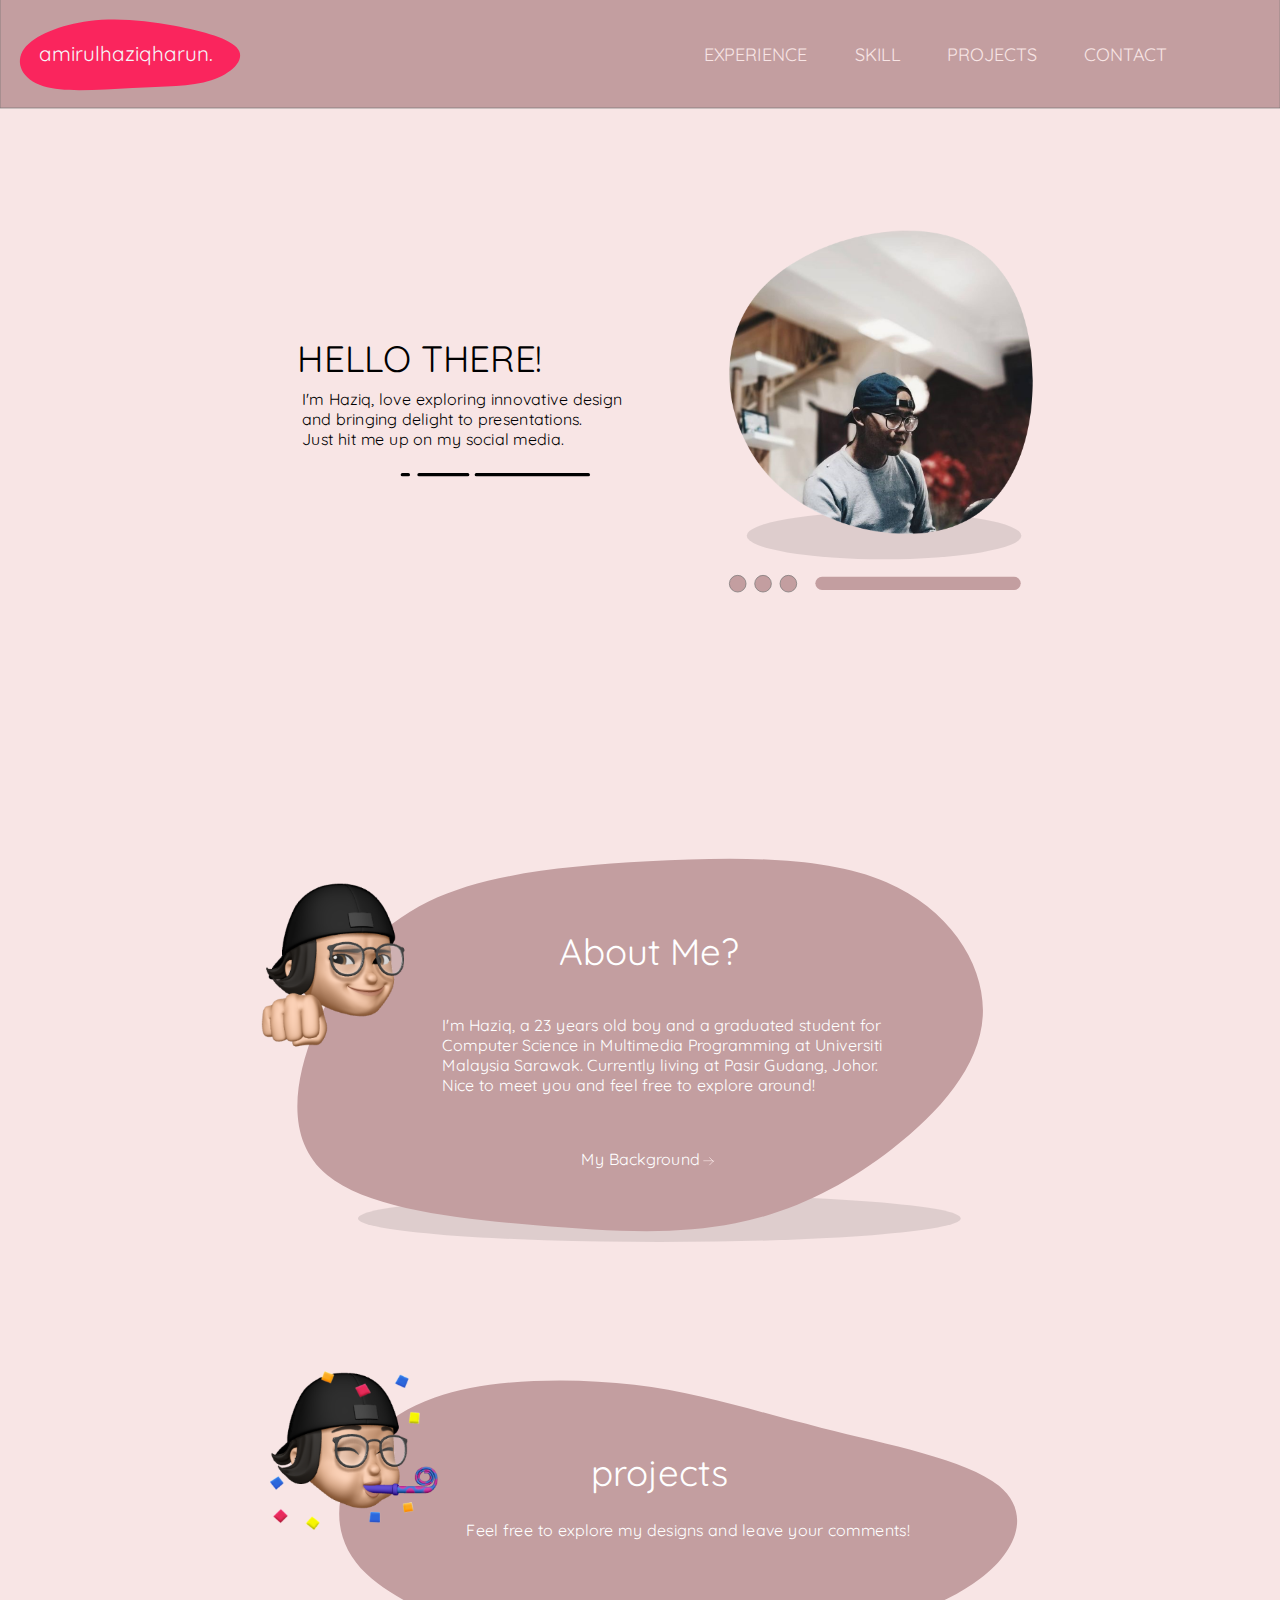
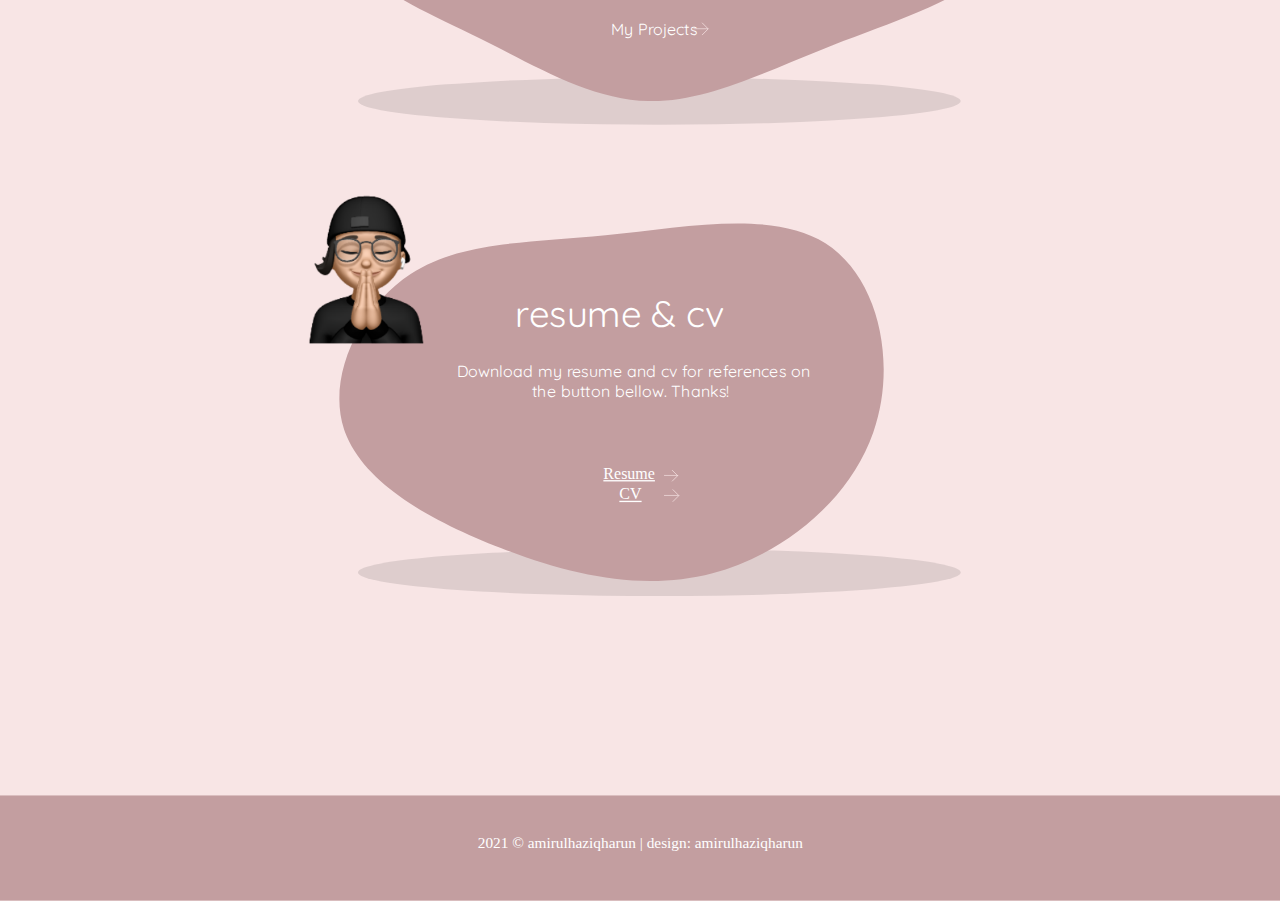
==== commit b362b061: "update link font" ====
--- a/index.html
+++ b/index.html
@@ -5,6 +5,7 @@
 <meta http-equiv="X-UA-Compatible" content="IE=edge"/>
 <meta name="viewport" content="width=device-width, initial-scale=1.0">
 <title>Home-AmirulHaziqHarun</title>
+<link href='https://fonts.googleapis.com/css?family=Quicksand' rel='stylesheet'>
 <link rel="stylesheet" type="text/css" id="applicationStylesheet" href="index.css"/>
 <script id="applicationScript" type="text/javascript" src="index.js"></script>
 <link rel="icon" href="icon.png">
@@ -224,4 +225,4 @@
 	</div>
 </div>
 </body>
-</html>+</html>
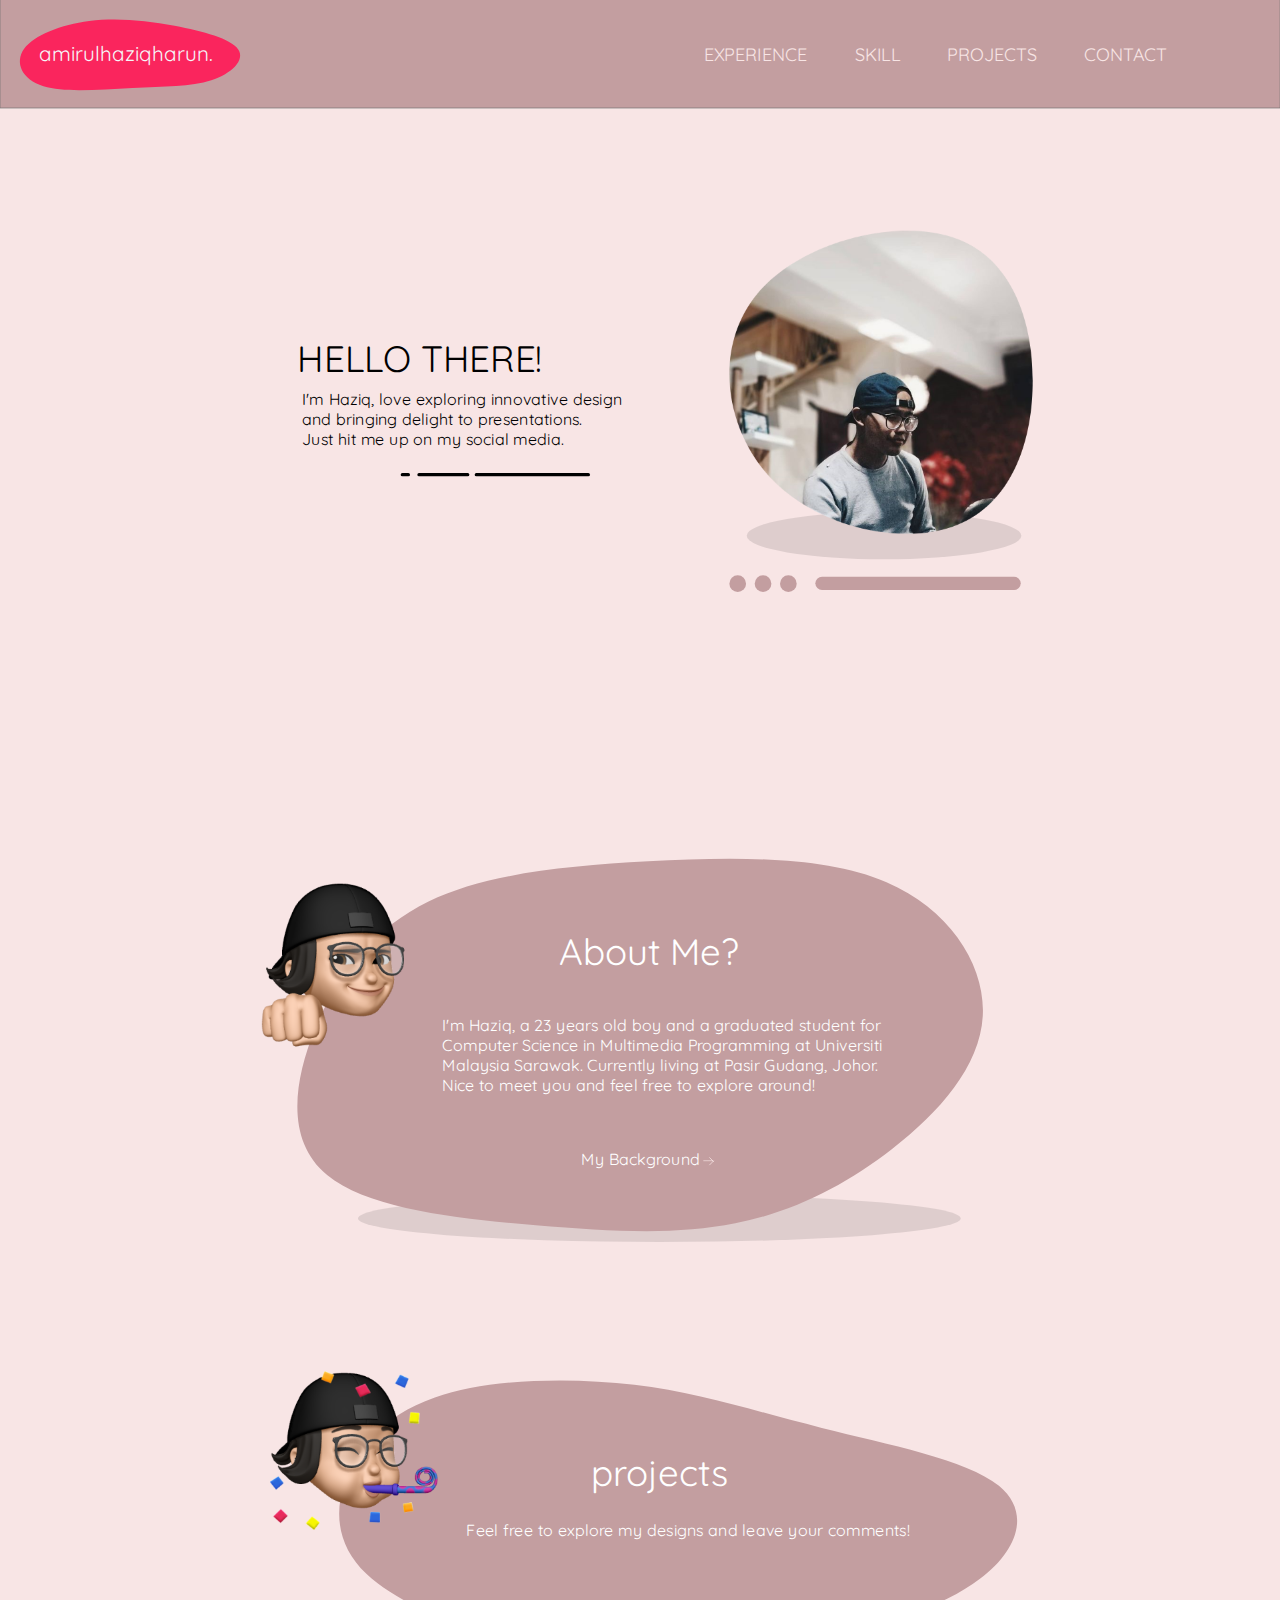
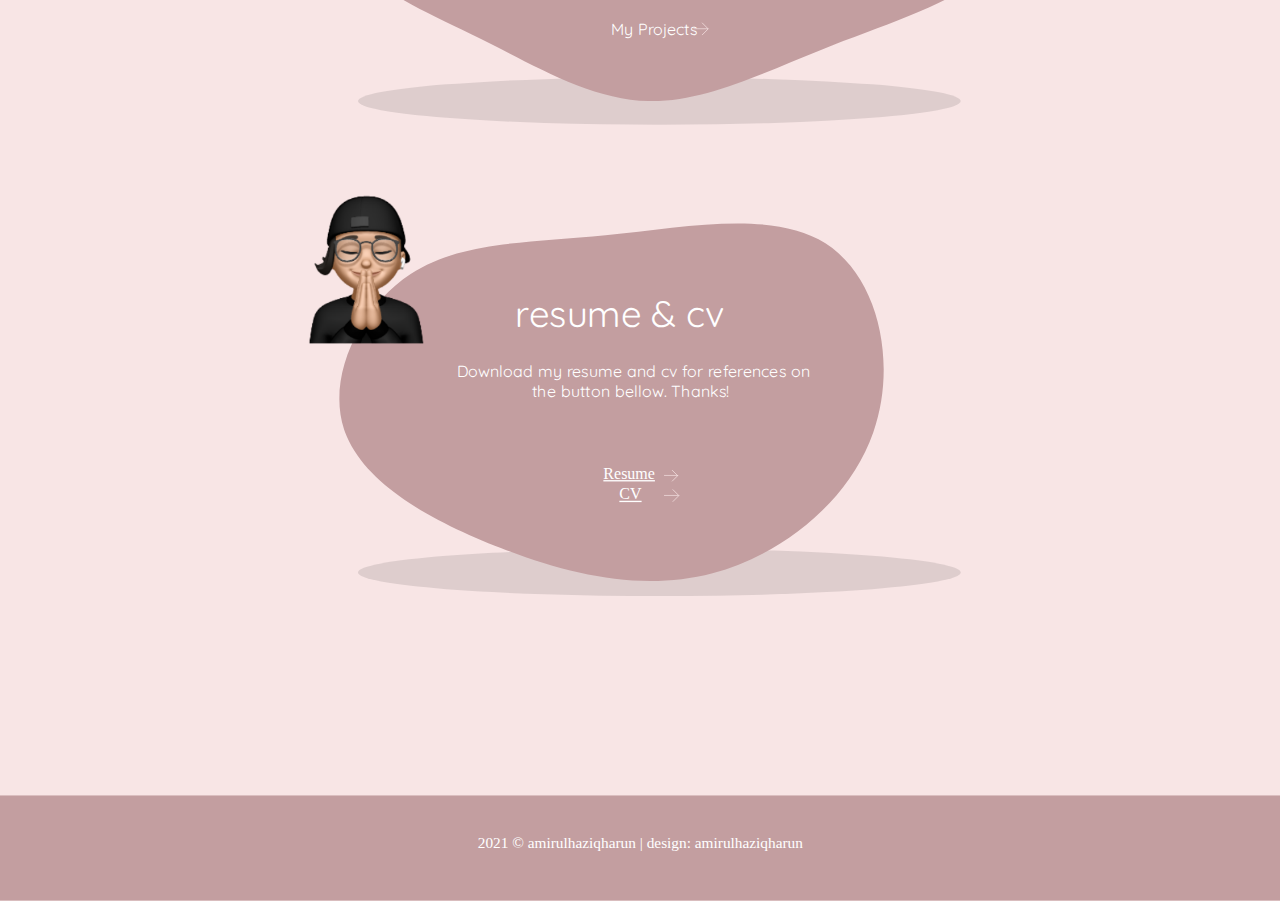
==== commit a23cfd3d: "Update" ====
--- a/index.html
+++ b/index.html
@@ -4,11 +4,11 @@
 <meta charset="utf-8"/>
 <meta http-equiv="X-UA-Compatible" content="IE=edge"/>
 <meta name="viewport" content="width=device-width, initial-scale=1.0">
-<title>Home-AmirulHaziqHarun</title>
+<title>index</title>
 <link href='https://fonts.googleapis.com/css?family=Quicksand' rel='stylesheet'>
 <link rel="stylesheet" type="text/css" id="applicationStylesheet" href="index.css"/>
+<link rel="icon" href="icon.png">
 <script id="applicationScript" type="text/javascript" src="index.js"></script>
-<link rel="icon" href="icon.png">
 </head>
 <body>
 <div id="index">
@@ -225,4 +225,4 @@
 	</div>
 </div>
 </body>
-</html>
+</html>--- a/index.css
+++ b/index.css
@@ -199,12 +199,6 @@
 }
 #Ellipse_1 {
 	fill: rgba(195,158,160,1);
-	stroke: rgba(112,112,112,1);
-	stroke-width: 1px;
-	stroke-linejoin: miter;
-	stroke-linecap: butt;
-	stroke-miterlimit: 4;
-	shape-rendering: auto;
 }
 .Ellipse_1 {
 	position: absolute;
@@ -216,12 +210,6 @@
 }
 #Ellipse_2 {
 	fill: rgba(195,158,160,1);
-	stroke: rgba(112,112,112,1);
-	stroke-width: 1px;
-	stroke-linejoin: miter;
-	stroke-linecap: butt;
-	stroke-miterlimit: 4;
-	shape-rendering: auto;
 }
 .Ellipse_2 {
 	position: absolute;
@@ -233,12 +221,6 @@
 }
 #Ellipse_3 {
 	fill: rgba(195,158,160,1);
-	stroke: rgba(112,112,112,1);
-	stroke-width: 1px;
-	stroke-linejoin: miter;
-	stroke-linecap: butt;
-	stroke-miterlimit: 4;
-	shape-rendering: auto;
 }
 .Ellipse_3 {
 	position: absolute;
